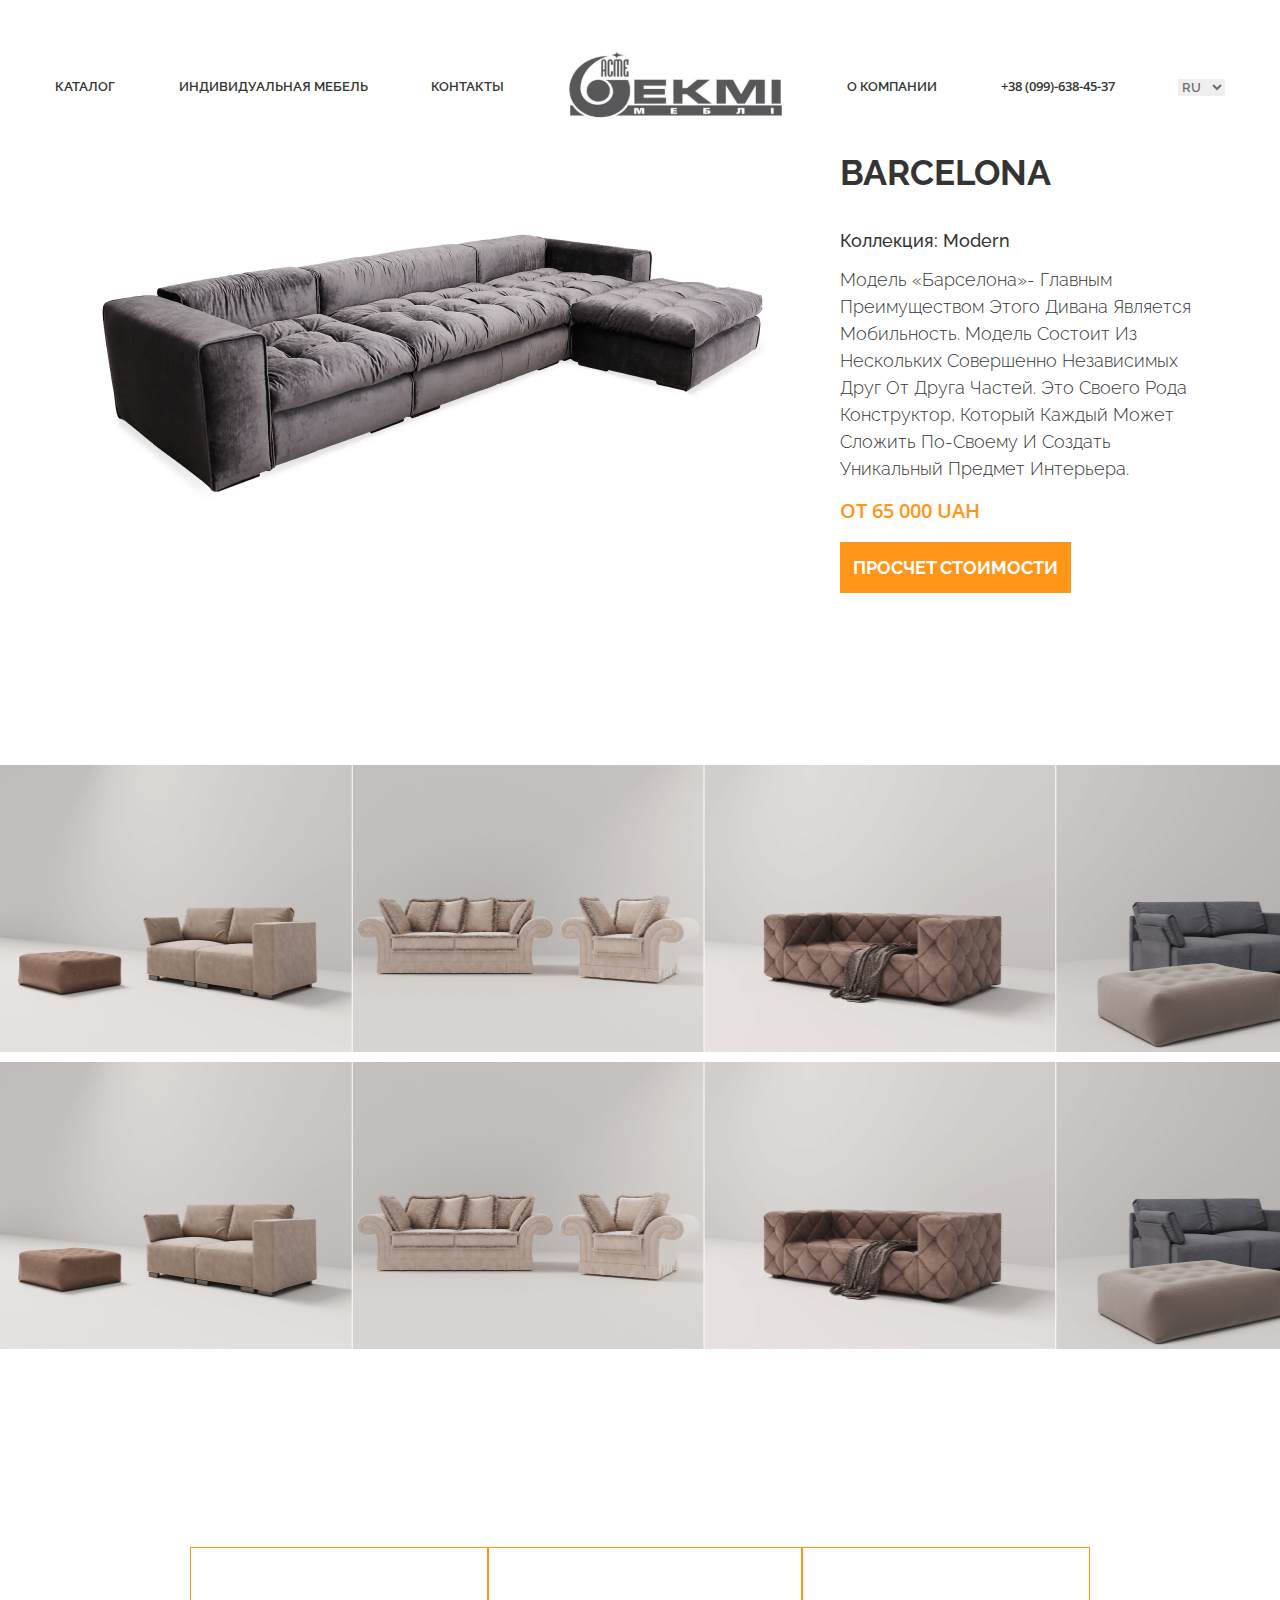
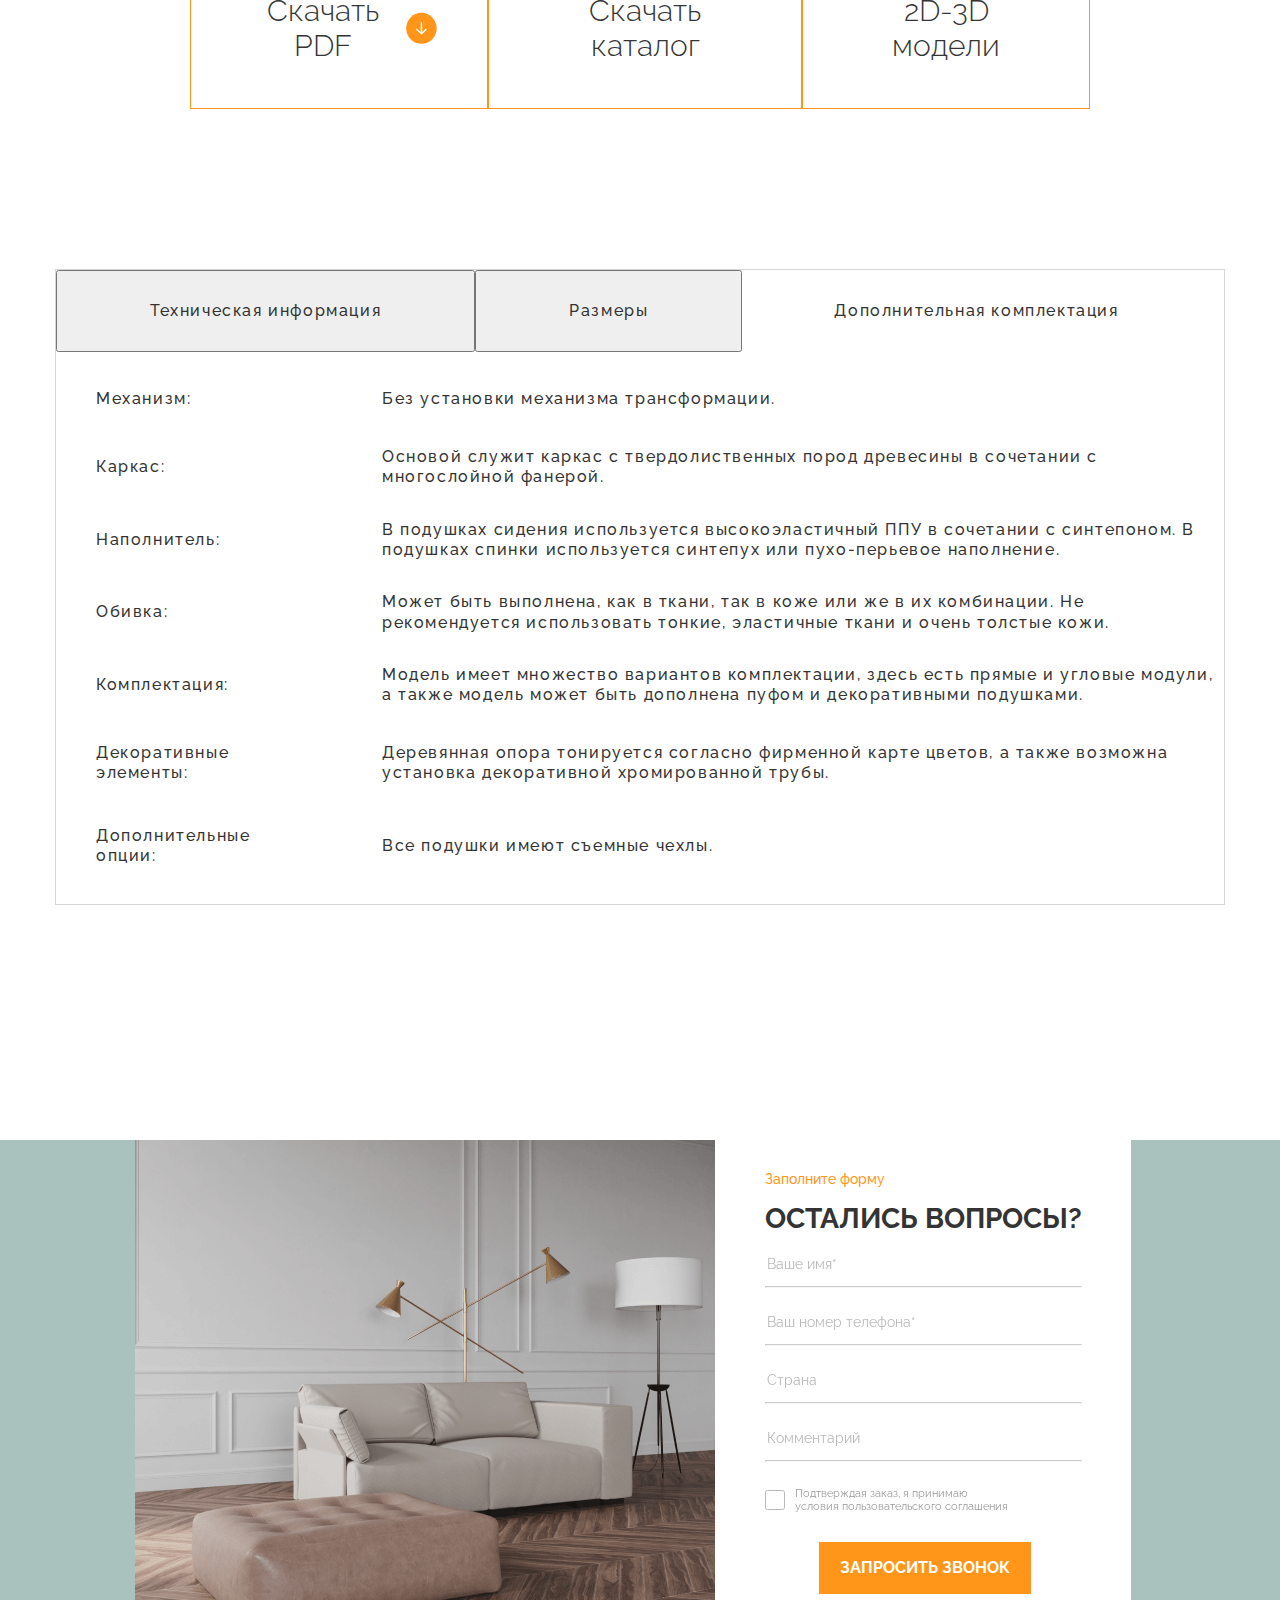
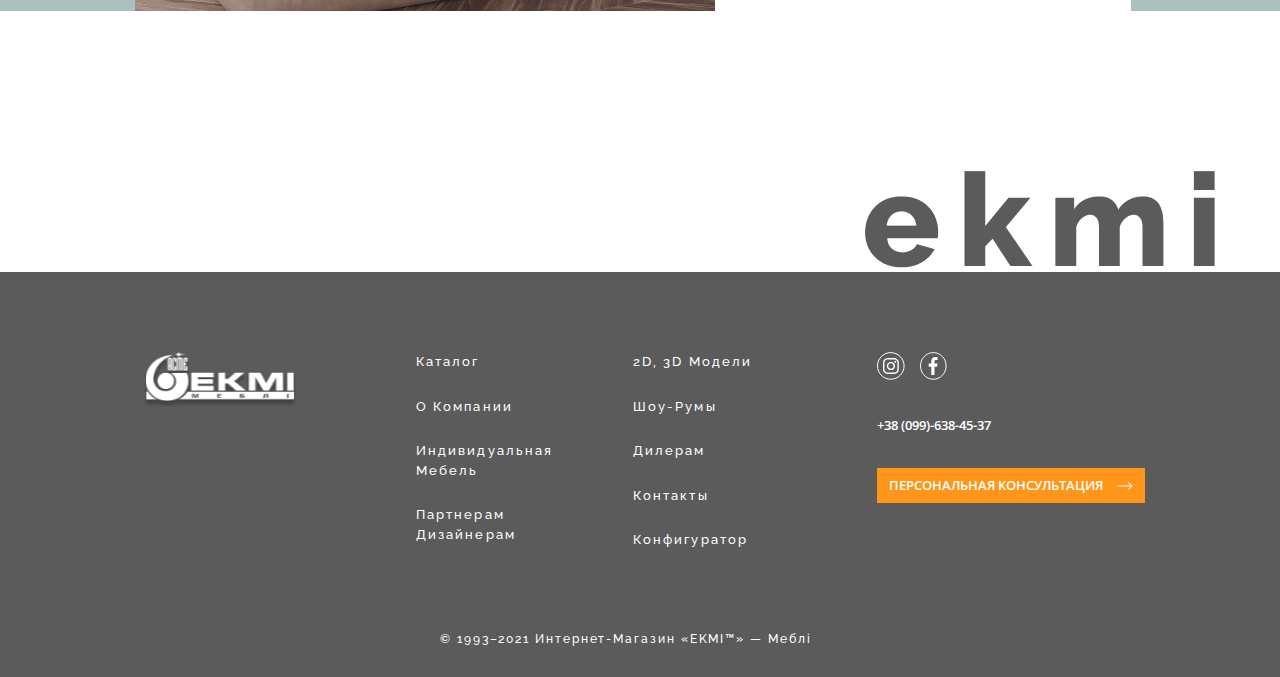
==== single.html @ 8b8126e3 "Add ekmi" ====
<!DOCTYPE html>
<html lang="en">
<head>
    <meta charset="UTF-8">
    <meta http-equiv="X-UA-Compatible" content="IE=edge">
    <meta name="viewport" content="width=device-width, initial-scale=1.0">
    <link rel="stylesheet" href="./css/main.css">
    <title>Ekmi</title>
</head>
<body>
    <div class="container header-container">
        <header class="header">
            <a href="#" class="header__link">Каталог</a>
            <a href="#" class="header__link">Индивидуальная мебель</a>
            <a href="#" class="header__link">Контакты</a>
            <a href="index.html" class="header__logo-link">
                <img class="header__logo" src="./image/top-logo.svg" alt="logo">
            </a>
            <a href="#" class="header__link">О компании</a>
            <a href="tel:380996384537" class="header__number">
                <img class="header__img" src="./image/mobile.svg"  width="21" height="21" alt="mobile">
                <span class="header__tell">+38 (099)-638-45-37</span>
            </a>
            <select class="header__language">
                <option value="ru">RU</option>
                <option value="eng">ENG</option>
                <option value="uz">UZ</option>
            </select>

            <a href="#" class="header-burger">
                <img class="burger" src="./image/burger.svg" width="25px" height="23px" alt="burher">
            </a>
        </header> <!-- end of header -->
    </div> <!-- end of header-container -->

    <div class="container hero-container">
        <div class="hero">
            <img class="hero__img" src="./image/single-hero.png" alt="divan">

            <div class="hero__right">
                <h1 class="hero__header">Barcelona</h1>
                <p class="hero__text">Коллекция: Modern</p>
                <p class="hero__texts">
                    Модель «Барселона»- главным преимуществом этого дивана является мобильность. Модель состоит из нескольких совершенно независимых друг от друга частей. Это своего рода конструктор, который каждый может сложить по-своему и создать уникальный предмет интерьера.
                </p>
                <p class="hero__price">от 65 000 uah</p>
                <a href="#" class="hero__link">просчет стоимости</a>
            </div>
        </div>
    </div> <!-- hero-container -->

    <section class="section s-main-section">
        <div class="s-main">
            <div class="s-main__top">
                <img class="main__img" src="./image/single1.png" width="352" height="287" alt="mebel">
                <img class="main__img" src="./image/single2.png" width="352" height="287" alt="mebel">
                <img class="main__img" src="./image/single3.png" width="352" height="287" alt="mebel">
                <img class="main__img" src="./image/single4.png" width="352" height="287" alt="mebel">
            </div>
            <div class="s-main__bottom">
                <img class="main__img" src="./image/single1.png" width="352" height="287" alt="mebel">
                <img class="main__img" src="./image/single2.png" width="352" height="287" alt="mebel">
                <img class="main__img" src="./image/single3.png" width="352" height="287" alt="mebel">
                <img class="main__img" src="./image/single4.png" width="352" height="287" alt="mebel">
            </div>
        </div> <!-- main-->
    </section> <!-- main-section -->

    <div class="container">
        <div class="group">
            <button class="group__box group__active">
                <p class="group__text">Скачать PDF</p>
                <img class="group__img" src="./image/yellow.svg" width="32px" height="32px" alt="strelka">
            </button>
            <button class="group__box">Скачать каталог</button>
            <button class="group__box">2D-3D модели</button>
        </div> <!-- group -->
    </div> <!-- group-container -->

    <section class="section">
        <div class="container">
            <div class="about">
                <div class="about__top">
                    <button class="about__button">Техническая информация</button>
                    <button class="about__button">Размеры</button>
                    <button class="about__button about__active">Дополнительная комплектация</button>
                </div>

                <ul class="about__list">
                    <li class="about__item">
                        <h4 class="about__header">Механизм:</h4>
                        <p class="about__text">
                            Без установки механизма трансформации.
                        </p>
                    </li>
                    <li class="about__item">
                        <h4 class="about__header">Каркас:</h4>
                        <p class="about__text">
                            Основой служит каркас с твердолиственных пород древесины в сочетании с  многослойной фанерой.
                        </p>
                    </li>
                    <li class="about__item">
                        <h4 class="about__header">Наполнитель:</h4>
                        <p class="about__text">
                            В подушках сидения используется высокоэластичный ППУ в сочетании с синтепоном. В подушках спинки используется синтепух или пухо-перьевое наполнение.
                        </p>
                    </li>
                    <li class="about__item">
                        <h4 class="about__header">Обивка:</h4>
                        <p class="about__text">
                            Может быть выполнена, как в ткани, так в коже или же в их комбинации. Не рекомендуется использовать тонкие, эластичные ткани и очень толстые кожи.
                        </p>
                    </li>
                    <li class="about__item">
                        <h4 class="about__header">Комплектация:</h4>
                        <p class="about__text">
                            Модель имеет множество вариантов комплектации, здесь есть прямые и угловые модули, а также модель может  быть дополнена пуфом и декоративными подушками.
                        </p>
                    </li>
                    <li class="about__item">
                        <h4 class="about__header">Декоративные элементы:</h4>
                        <p class="about__text">
                            Деревянная опора тонируется согласно фирменной карте цветов, а также возможна установка декоративной хромированной трубы.
                        </p>
                    </li>
                    <li class="about__item">
                        <h4 class="about__header">Дополнительные опции:</h4>
                        <p class="about__text">
                            Все подушки имеют съемные чехлы.
                        </p>
                    </li>
                </ul>
            </div>
        </div>
    </section> <!-- about-section -->

    <section class="main-section">
        <div class="container main-container">
            <div class="main">
                <div class="main__box">
                    <h2 class="main__header">остались вопросы?</h2>
                    <p class="main__text">Заполните форму</p>
                    <form class="main__form" target="_blank" action="https://echo.htmlacademy.ru" method="post">
                        <input class="main__input" type="text" placeholder="Ваше имя*">
                        <hr>
                        <input class="main__input" type="number" placeholder="Ваш номер телефона*">
                        <hr>
                        <input class="main__input" type="text" placeholder="Страна">
                        <hr>
                        <input class="main__input" type="text" placeholder="Комментарий">
                        <hr>
                        <div class="main__input-bottom">
                            <input class="main__check" type="checkbox" id="check" name="check">
                            <label class="main__label" for="check">Подтверждая заказ, я принимаю условия пользовательского соглашения</label>
                        </div>
                        <div class="main__send-tag">
                            <input class="main__send" type="submit" value="запросить звонок">
                        </div>
                   </form>
                </div>
            </div>
        </div> <!-- end of main-cintainer -->
    </section> <!-- end of main-section -->

    <div class="container banner-container">
        <div class="banner">
            <img class="banner__img" src="./image/ekmi.png" alt="ekmi">
        </div> <!-- end of banner -->
    </div> <!-- end of bsanner-container -->

    <section class="footer-section">
        <div class="container footer-container">
            <footer class="footer">
                <a href="index.html" class="footer__logo-link">
                    <img class="footer__logo" src="./image/bottom-logo.svg" width="170px" height="56px" alt="logo">
                </a>

                <div class="footer__wrapper">
                    <div class="footer__left">
                        <a href="#" class="footer__link">Каталог</a>
                        <a href="#" class="footer__link">о компании</a>
                        <a href="#" class="footer__link">Индивидуальная мебель</a>
                        <a href="#" class="footer__link footer__last">Партнерам дизайнерам</a>
                    </div>
    
                    <div class="footer__right">
                        <a href="#" class="footer__link">2D, 3D модели</a>
                        <a href="#" class="footer__link">Шоу-румы</a>
                        <a href="#" class="footer__link">Дилерам</a>
                        <a href="#" class="footer__link">Контакты</a>
                        <a href="#" class="footer__link footer__last">Конфигуратор</a> 
                    </div>
                </div>

                <div class="footer_about">
                    <div class="footer__socials">
                        <a href="#" class="footer__social">
                            <img class="footer__ins" src="./image/instagram.svg" width="27.6" height="27.8" alt="instagram">
                        </a>

                        <a href="#" class="footer__social">
                            <img class="footer__fb" src="./image/facebook.svg" width="27.6" height="27.8" alt="facebook">
                        </a>
                    </div>

                    <a class="footer__number" href="tel:380996384537">+38 (099)-638-45-37</a>

                    <div class="footer__next">
                        <a href="single.html" class="footer__next-link">Персональная консультация</a>
                        <img class="footer__next-img" src="./image/strelka.svg" alt="arrow">
                    </div>
                </div>
            </footer> <!-- end of footer -->
            <div class="footer-bottom">© 1993–2021 Интернет-магазин «EKMI™» — меблі</div>
        </div> <!-- end of footer-container -->
    </section> <!-- end of footer-container -->
</body>
</html>
---- css/main.css ----
.header {
  max-width: 1170px;
  margin: 0 auto;
  margin-top: 52px;
  margin-bottom: 25px;
  display: -webkit-box;
  display: -ms-flexbox;
  display: flex;
  -webkit-box-align: center;
      -ms-flex-align: center;
          align-items: center;
  -webkit-box-pack: justify;
      -ms-flex-pack: justify;
          justify-content: space-between;
}

.header__link {
  font-family: 'Raleway';
  font-style: normal;
  font-weight: 600;
  font-size: 13px;
  line-height: 150%;
  text-transform: uppercase;
  text-decoration: none;
  color: #343434;
}

.header__img {
  display: none;
}

.header__number {
  font-family: 'Open Sans';
  font-style: normal;
  font-weight: 600;
  font-size: 13px;
  line-height: 150%;
  text-transform: uppercase;
  text-decoration: none;
  color: #343434;
}

.header__language {
  border: none;
  font-family: 'Raleway';
  font-style: normal;
  font-weight: 600;
  font-size: 13px;
  line-height: 150%;
  color: rgba(52, 52, 52, 0.7);
}

.header .header-burger {
  display: none;
}

@media only screen and (max-width: 375px) {
  .header {
    margin-top: 14px;
    margin-bottom: 30px;
    display: -webkit-box;
    display: -ms-flexbox;
    display: flex;
    -webkit-box-align: center;
        -ms-flex-align: center;
            align-items: center;
    -webkit-box-pack: justify;
        -ms-flex-pack: justify;
            justify-content: space-between;
  }
  .header .header-burger {
    display: block;
  }
  .header__link {
    display: none;
  }
  .header__tell {
    display: none;
  }
  .header__img {
    display: block;
  }
  .header__logo {
    width: 111px;
    height: 34px;
  }
}

.hero {
  max-width: 1170px;
}

.hero__list {
  display: -webkit-box;
  display: -ms-flexbox;
  display: flex;
  -webkit-box-align: baseline;
      -ms-flex-align: baseline;
          align-items: baseline;
  -webkit-box-pack: justify;
      -ms-flex-pack: justify;
          justify-content: space-between;
  list-style-type: none;
  padding: 0;
}

.hero__item {
  text-align: center;
}

.hero__link {
  font-family: 'Open Sans';
  font-style: normal;
  font-weight: 600;
  font-size: 13px;
  line-height: 150%;
  text-transform: uppercase;
  text-decoration: none;
  text-align: center;
  color: #343434;
}

.hero__active {
  color: #FF9619;
}

.hero__link:hover {
  color: #FF9619;
}

@media only screen and (max-width: 375px) {
  .hero {
    display: none;
  }
}

.qidiruv {
  max-width: 1171px;
  margin: 0 auto;
  display: -webkit-box;
  display: -ms-flexbox;
  display: flex;
  -webkit-box-align: center;
      -ms-flex-align: center;
          align-items: center;
  -webkit-box-pack: justify;
      -ms-flex-pack: justify;
          justify-content: space-between;
  margin-top: 60px;
  margin-bottom: 68px;
}

.qidiruv__modeli {
  border: none;
  font-family: 'Raleway';
  font-style: normal;
  font-weight: 400;
  font-size: 18px;
  line-height: 110%;
  color: #343434;
}

.qidiruv__right {
  display: -webkit-box;
  display: -ms-flexbox;
  display: flex;
  -webkit-box-align: center;
      -ms-flex-align: center;
          align-items: center;
  -webkit-box-pack: justify;
      -ms-flex-pack: justify;
          justify-content: space-between;
}

.qidiruv__ex {
  display: none;
}

.qidiruv__tugmasi {
  border: none;
  background-color: white;
  margin: 0;
  padding: 0;
  margin-right: 20px;
}

.qidiruv__form {
  display: -webkit-box;
  display: -ms-flexbox;
  display: flex;
  -webkit-box-align: center;
      -ms-flex-align: center;
          align-items: center;
  border: 1px solid #343434;
  -webkit-box-sizing: border-box;
          box-sizing: border-box;
  padding: 7px 12px;
  margin-left: 23px;
}

.qidiruv__text {
  border: none;
  font-family: 'Raleway';
  font-style: normal;
  font-weight: 500;
  font-size: 18px;
  line-height: 127.5%;
  letter-spacing: 0.05em;
  color: #D1D1D1;
}

.qidiruv__search {
  width: 20px;
  border: none;
  color: white;
  background-color: white;
  background-image: url(../image/search.svg);
  background-repeat: no-repeat;
  background-size: 20px 19px;
}

@media only screen and (max-width: 375px) {
  .qidiruv {
    max-width: 300px;
    display: -webkit-box;
    display: -ms-flexbox;
    display: flex;
    -webkit-box-orient: vertical;
    -webkit-box-direction: normal;
        -ms-flex-direction: column;
            flex-direction: column;
    margin-top: 30px;
    margin-bottom: 60px;
  }
  .qidiruv__tugmasi {
    display: none;
  }
  .qidiruv__wrapper {
    display: -webkit-box;
    display: -ms-flexbox;
    display: flex;
    margin-bottom: 30px;
  }
  .qidiruv__modeli {
    font-family: 'Raleway';
    font-style: normal;
    font-weight: 400;
    font-size: 16px;
    line-height: 110%;
    color: #4B4844;
  }
  .qidiruv__ex {
    display: block;
    border: none;
    background-color: #ffffff;
    margin-left: 87px;
  }
}

.furniture {
  max-width: 1170px;
  margin: 0 auto;
}

.furniture__wrapper {
  display: -webkit-box;
  display: -ms-flexbox;
  display: flex;
  -webkit-box-align: center;
      -ms-flex-align: center;
          align-items: center;
  -webkit-box-pack: justify;
      -ms-flex-pack: justify;
          justify-content: space-between;
  margin-bottom: 65px;
}

.furniture__box {
  width: 570px;
  height: 278px;
  display: -webkit-box;
  display: -ms-flexbox;
  display: flex;
  -webkit-box-align: center;
      -ms-flex-align: center;
          align-items: center;
  background-color: #f2f3f5;
}

.furniture__right {
  margin-left: 30px;
}

.furniture__header {
  font-family: 'Raleway';
  font-style: normal;
  font-weight: 500;
  font-size: 18px;
  line-height: 22px;
  text-transform: uppercase;
  color: #4B4844;
  margin-bottom: 15px;
  padding: 0;
}

.furniture__text {
  max-width: 260px;
  font-family: 'Raleway';
  font-style: normal;
  font-weight: 300;
  font-size: 12px;
  line-height: 127.5%;
  letter-spacing: 0.1em;
  color: #4B4844;
}

.furniture__count {
  max-width: 102px;
  margin: 0 auto;
  display: -webkit-box;
  display: -ms-flexbox;
  display: flex;
  -webkit-box-align: center;
      -ms-flex-align: center;
          align-items: center;
  -webkit-box-pack: justify;
      -ms-flex-pack: justify;
          justify-content: space-between;
}

.furniture__button {
  border: none;
  background-color: white;
  color: rgba(52, 52, 52, 0.5);
}

.furniture__button-active {
  border: none;
  background-color: white;
}

.furniture__bottom {
  width: 188px;
  margin: 0 auto;
}

.furniture__footer {
  width: 188px;
  border: 1px solid #FF9619;
  color: white;
  background-color: #FF9619;
  padding: 13px 15px;
  margin-top: 60px;
  margin-bottom: 160px;
  font-family: 'Raleway';
  font-style: normal;
  font-weight: 700;
  font-size: 16px;
  line-height: 150%;
  text-transform: uppercase;
}

@media only screen and (max-width: 375px) {
  .furniture {
    max-width: 340px;
    margin: 0 auto;
  }
  .furniture__right {
    display: none;
    margin: 0;
  }
  .furniture__box {
    background-color: white;
  }
  .furniture__wrapper {
    display: -webkit-box;
    display: -ms-flexbox;
    display: flex;
    -webkit-box-align: center;
        -ms-flex-align: center;
            align-items: center;
    -webkit-box-pack: justify;
        -ms-flex-pack: justify;
            justify-content: space-between;
    margin-bottom: 60px;
  }
  .furniture__wrapper:last-child {
    margin: 0;
  }
  .furniture__footer {
    margin-top: 30px;
    margin-bottom: 90px;
  }
}

.main-section {
  background: #A9C2BE;
}

.main {
  display: -webkit-box;
  display: -ms-flexbox;
  display: flex;
  -webkit-box-align: center;
      -ms-flex-align: center;
          align-items: center;
  background-image: url(../image/room.png);
  background-repeat: no-repeat;
  background-position: top 0 left 120px;
}

.main__box {
  max-width: 470px;
  margin: 0;
  margin-left: 700px;
  padding: 31px 49px 17px 50px;
  display: -webkit-box;
  display: -ms-flexbox;
  display: flex;
  -webkit-box-orient: vertical;
  -webkit-box-direction: normal;
      -ms-flex-direction: column;
          flex-direction: column;
  background-color: #ffffff;
  position: relative;
}

.main__box::before {
  content: '';
  background: url("circle.png");
  position: absolute;
  top: 10px;
  left: 10px;
}

.main__form {
  color: #343434;
}

.main__text {
  margin: 0;
  padding: 0;
  font-family: 'Raleway';
  font-style: normal;
  font-weight: 500;
  font-size: 14px;
  line-height: 16px;
  color: #FF9619;
  -webkit-box-ordinal-group: 0;
      -ms-flex-order: -1;
          order: -1;
}

.main__header {
  margin: 0;
  padding: 0;
  margin-top: 15px;
  margin-bottom: 20px;
  font-family: 'Raleway';
  font-style: normal;
  font-weight: 700;
  font-size: 28px;
  line-height: 33px;
  text-transform: uppercase;
  color: #343434;
}

.main__input {
  margin-bottom: 5px;
  border: none;
  font-family: 'Raleway';
  font-style: normal;
  font-weight: 400;
  font-size: 14px;
  line-height: 16px;
  opacity: 0.5;
}

.main__input-bottom {
  display: -webkit-box;
  display: -ms-flexbox;
  display: flex;
  -webkit-box-align: center;
      -ms-flex-align: center;
          align-items: center;
  margin-bottom: 29px;
}

.main__check {
  margin-right: 10px;
  width: 20px;
  height: 20px;
  opacity: 0.5;
}

.main__label {
  max-width: 219px;
  font-family: 'Raleway';
  font-style: normal;
  font-weight: 400;
  font-size: 11px;
  line-height: 13px;
  opacity: 0.5;
}

.main__send-tag {
  width: 209px;
  margin: 0 auto;
}

.main__send {
  min-width: 209px;
  font-family: 'Raleway';
  font-style: normal;
  font-weight: 700;
  font-size: 16px;
  line-height: 150%;
  text-transform: uppercase;
  color: #FFFFFF;
  background-color: #FF9619;
  padding: 13px 20px;
  margin: 0;
  border: 1px solid #FF9619;
}

hr {
  margin-bottom: 25px;
  opacity: 0.5;
}

@media only screen and (max-width: 375px) {
  .main {
    background-image: none;
  }
  .main__box {
    max-width: 340px;
    margin: 0 auto;
    padding: 22px 35px 17px 36px;
    display: -webkit-box;
    display: -ms-flexbox;
    display: flex;
    -webkit-box-orient: vertical;
    -webkit-box-direction: normal;
        -ms-flex-direction: column;
            flex-direction: column;
    background-color: #ffffff;
  }
  .main__text {
    font-family: 'Raleway';
    font-style: normal;
    font-weight: 500;
    font-size: 10px;
    line-height: 12px;
    color: #FF9619;
  }
  .main__header {
    margin-top: 10px;
    bottom: 18px;
    font-family: 'Raleway';
    font-style: normal;
    font-weight: 700;
    font-size: 20px;
    line-height: 23px;
    text-transform: uppercase;
    color: #343434;
  }
  .main__input {
    font-family: 'Raleway';
    font-style: normal;
    font-weight: 400;
    font-size: 10px;
    line-height: 12px;
    color: #343434;
    opacity: 0.5;
  }
  .main__input-bottom {
    display: -webkit-box;
    display: -ms-flexbox;
    display: flex;
    -webkit-box-align: center;
        -ms-flex-align: center;
            align-items: center;
    margin-bottom: 25px;
  }
  .main__check {
    margin-right: 7px;
    width: 14px;
    height: 14px;
    opacity: 0.5;
  }
  .main__label {
    font-family: 'Raleway';
    font-style: normal;
    font-weight: 400;
    font-size: 11px;
    line-height: 13px;
    color: #343434;
    opacity: 0.5;
  }
  .main__send {
    font-family: 'Raleway';
    font-style: normal;
    font-weight: 700;
    font-size: 14px;
    line-height: 150%;
    text-transform: uppercase;
    color: #FFFFFF;
    background-color: #FF9619;
    padding: 11px 16px;
    margin: 0;
    border: 1px solid #FF9619;
  }
  hr {
    margin-bottom: 21px;
    opacity: 0.5;
  }
}

.banner {
  margin: 0;
  padding: 0;
  margin-top: 160px;
  margin-left: 850px;
}

.banner__img {
  margin: 0;
  padding: 0;
}

@media only screen and (max-width: 375px) {
  .banner {
    margin-top: 90px;
    margin-left: 130px;
  }
  .banner__img {
    width: 223;
    height: 60px;
  }
}

.footer-section {
  background-color: #5B5B5B;
  margin: 0;
  padding: 0;
}

.footer {
  margin: 0;
  padding: 80px 120px;
  display: -webkit-box;
  display: -ms-flexbox;
  display: flex;
  -webkit-box-pack: justify;
      -ms-flex-pack: justify;
          justify-content: space-between;
}

.footer__link {
  width: 133px;
  display: block;
  margin-bottom: 25px;
  font-family: 'Raleway';
  font-style: normal;
  font-weight: 500;
  font-size: 13px;
  line-height: 150%;
  letter-spacing: 0.16em;
  text-transform: capitalize;
  text-decoration: none;
  color: #FFFFFF;
}

.footer__wrapper {
  width: 350px;
  display: -webkit-box;
  display: -ms-flexbox;
  display: flex;
  -webkit-box-pack: justify;
      -ms-flex-pack: justify;
          justify-content: space-between;
}

.footer__last {
  margin: 0;
}

.footer__socials {
  display: -webkit-box;
  display: -ms-flexbox;
  display: flex;
  -webkit-box-align: center;
      -ms-flex-align: center;
          align-items: center;
  margin-bottom: 32px;
}

.footer__ins {
  margin-right: 15px;
}

.footer__number {
  font-family: 'Open Sans';
  font-style: normal;
  font-weight: 600;
  font-size: 13px;
  line-height: 150%;
  text-transform: uppercase;
  text-decoration: none;
  color: #FFFFFF;
}

.footer__next {
  margin-top: 32px;
  display: -webkit-box;
  display: -ms-flexbox;
  display: flex;
  -webkit-box-align: center;
      -ms-flex-align: center;
          align-items: center;
  padding: 7px 11px;
  background: #FF9619;
  border: 1px solid #FF9619;
}

.footer__next-link {
  font-family: 'Open Sans';
  font-style: normal;
  font-weight: 600;
  font-size: 13px;
  line-height: 150%;
  text-transform: uppercase;
  text-decoration: none;
  color: #FFFFFF;
  margin-right: 14px;
}

.footer-bottom {
  width: 400px;
  margin: 0 auto;
  padding: 0;
  padding-bottom: 29px;
  font-family: 'Raleway';
  font-style: normal;
  font-weight: 500;
  font-size: 12px;
  line-height: 150%;
  letter-spacing: 0.16em;
  text-transform: capitalize;
  color: #FFFFFF;
}

@media only screen and (max-width: 375x) {
  .footer {
    margin: 0;
    padding: 63px 35px 27px 35px;
    display: -webkit-box;
    display: -ms-flexbox;
    display: flex;
    -webkit-box-orient: vertical;
    -webkit-box-direction: normal;
        -ms-flex-direction: column .footer __wrapper;
            flex-direction: column .footer __wrapper;
    flex-direction-order: -1;
    flex-direction-width: 302px;
    flex-direction-display: flex;
    flex-direction-justify-content: space-between;
    flex-direction-margin-bottom: 77px;
  }
  .footer__logo-link {
    -webkit-box-ordinal-group: 2;
        -ms-flex-order: 1;
            order: 1;
  }
  .footer__wrapper {
    -webkit-box-ordinal-group: 0;
        -ms-flex-order: -1;
            order: -1;
    width: 302px;
    display: -webkit-box;
    display: -ms-flexbox;
    display: flex;
    -webkit-box-pack: justify;
        -ms-flex-pack: justify;
            justify-content: space-between;
    margin-bottom: 77px;
  }
}

.header {
  max-width: 1170px;
  margin: 0 auto;
  margin-top: 52px;
  margin-bottom: 25px;
  display: -webkit-box;
  display: -ms-flexbox;
  display: flex;
  -webkit-box-align: center;
      -ms-flex-align: center;
          align-items: center;
  -webkit-box-pack: justify;
      -ms-flex-pack: justify;
          justify-content: space-between;
}

.header__link {
  font-family: 'Raleway';
  font-style: normal;
  font-weight: 600;
  font-size: 13px;
  line-height: 150%;
  text-transform: uppercase;
  text-decoration: none;
  color: #343434;
}

.header__img {
  display: none;
}

.header__number {
  font-family: 'Open Sans';
  font-style: normal;
  font-weight: 600;
  font-size: 13px;
  line-height: 150%;
  text-transform: uppercase;
  text-decoration: none;
  color: #343434;
}

.header__language {
  border: none;
  font-family: 'Raleway';
  font-style: normal;
  font-weight: 600;
  font-size: 13px;
  line-height: 150%;
  color: rgba(52, 52, 52, 0.7);
}

.header .header-burger {
  display: none;
}

@media only screen and (max-width: 375px) {
  .header {
    margin-top: 14px;
    margin-bottom: 30px;
    display: -webkit-box;
    display: -ms-flexbox;
    display: flex;
    -webkit-box-align: center;
        -ms-flex-align: center;
            align-items: center;
    -webkit-box-pack: justify;
        -ms-flex-pack: justify;
            justify-content: space-between;
  }
  .header .header-burger {
    display: block;
  }
  .header__link {
    display: none;
  }
  .header__tell {
    display: none;
  }
  .header__img {
    display: block;
  }
  .header__logo {
    width: 111px;
    height: 34px;
  }
}

.hero {
  max-width: 1141px;
  margin: 0 auto;
  margin-bottom: 184px;
  display: -webkit-box;
  display: -ms-flexbox;
  display: flex;
  -webkit-box-align: center;
      -ms-flex-align: center;
          align-items: center;
  -webkit-box-pack: justify;
      -ms-flex-pack: justify;
          justify-content: space-between;
}

.hero__img {
  width: 732px;
  height: 380px;
}

.hero__right {
  max-width: 371px;
}

.hero__header {
  margin: 0;
  padding: 0;
  font-family: 'Raleway';
  font-style: normal;
  font-weight: 700;
  font-size: 35px;
  line-height: 150%;
  text-transform: uppercase;
  color: #343434;
}

.hero__text {
  margin: 30px 0 15px;
  padding: 0;
  font-family: 'Raleway';
  font-style: normal;
  font-weight: 500;
  font-size: 18px;
  line-height: 21px;
  text-transform: capitalize;
  color: #343434;
}

.hero__texts {
  margin: 0;
  padding: 0;
  font-family: 'Raleway';
  font-style: normal;
  font-weight: 300;
  font-size: 18px;
  line-height: 150%;
  text-transform: capitalize;
  color: #343434;
}

.hero__price {
  margin: 15px 0 30px;
  padding: 0;
  font-family: 'Open Sans';
  font-style: normal;
  font-weight: 600;
  font-size: 20px;
  line-height: 27px;
  text-transform: uppercase;
  color: #FF9619;
}

.hero__link {
  margin: 0;
  padding: 15px 13px;
  background-color: #FF9619;
  font-family: 'Raleway';
  font-style: normal;
  font-weight: 800;
  font-size: 18px;
  line-height: 150%;
  text-transform: uppercase;
  color: #FFFFFF;
}

.hero__link:hover {
  color: #FFFFFF;
}

.group {
  max-width: 1170px;
  margin-top: 198px;
  margin-left: 175px;
  margin-right: 175px;
  margin-bottom: 160px;
  padding: 0;
  display: -webkit-box;
  display: -ms-flexbox;
  display: flex;
  -webkit-box-align: center;
      -ms-flex-align: center;
          align-items: center;
}

.group__active {
  display: -webkit-box;
  display: -ms-flexbox;
  display: flex;
  -webkit-box-align: center;
      -ms-flex-align: center;
          align-items: center;
  margin: 0;
  padding: 0;
}

.group__box {
  border: 1px solid #FF9619;
  background-color: #ffffff;
  margin: 0;
  padding: 45px 50px;
  font-family: 'Raleway';
  font-style: normal;
  font-weight: 300;
  font-size: 30px;
  line-height: 35px;
  color: #343434;
}

.group__text {
  margin: 0;
  margin-right: 2px;
  padding: 0;
}

.about {
  max-width: 1170px;
  margin: 0 auto;
  margin-bottom: 235px;
  border: 1px solid rgba(52, 52, 52, 0.2);
}

.about__top {
  display: -webkit-box;
  display: -ms-flexbox;
  display: flex;
  -webkit-box-align: center;
      -ms-flex-align: center;
          align-items: center;
}

.about__button {
  margin: 0;
  padding: 29px 92px;
  font-family: 'Raleway';
  font-style: normal;
  font-weight: 500;
  font-size: 16px;
  line-height: 127.5%;
  letter-spacing: 0.1em;
  color: #343434;
}

.about__active {
  border: none;
  background-color: #ffffff;
}

.about__button:hover {
  border: none;
  background-color: #ffffff;
}

.about__item {
  display: -webkit-box;
  display: -ms-flexbox;
  display: flex;
  -webkit-box-align: center;
      -ms-flex-align: center;
          align-items: center;
  -webkit-box-pack: justify;
      -ms-flex-pack: justify;
          justify-content: space-between;
}

.about__header {
  width: 155px;
  font-family: 'Raleway';
  font-style: normal;
  font-weight: 500;
  font-size: 16px;
  line-height: 127.5%;
  letter-spacing: 0.1em;
  color: #343434;
}

.about__text {
  width: 842px;
  font-family: 'Raleway';
  font-style: normal;
  font-weight: 500;
  font-size: 16px;
  line-height: 127.5%;
  letter-spacing: 0.1em;
  color: #343434;
}

.s-main {
  margin: 0;
  padding: 0;
}

.s-main__top {
  margin: 0;
  margin-bottom: 10px;
  padding: 0;
  display: -webkit-box;
  display: -ms-flexbox;
  display: flex;
  -webkit-box-align: center;
      -ms-flex-align: center;
          align-items: center;
  -webkit-box-pack: justify;
      -ms-flex-pack: justify;
          justify-content: space-between;
}

.s-main__bottom {
  margin: 0;
  padding: 0;
  display: -webkit-box;
  display: -ms-flexbox;
  display: flex;
  -webkit-box-align: center;
      -ms-flex-align: center;
          align-items: center;
  -webkit-box-pack: justify;
      -ms-flex-pack: justify;
          justify-content: space-between;
}

.main-section {
  background: #A9C2BE;
}

.main {
  display: -webkit-box;
  display: -ms-flexbox;
  display: flex;
  -webkit-box-align: center;
      -ms-flex-align: center;
          align-items: center;
  background-image: url(../image/room.png);
  background-repeat: no-repeat;
  background-position: top 0 left 120px;
}

.main__box {
  max-width: 470px;
  margin: 0;
  margin-left: 700px;
  padding: 31px 49px 17px 50px;
  display: -webkit-box;
  display: -ms-flexbox;
  display: flex;
  -webkit-box-orient: vertical;
  -webkit-box-direction: normal;
      -ms-flex-direction: column;
          flex-direction: column;
  background-color: #ffffff;
  position: relative;
}

.main__box::before {
  content: '';
  background: url("circle.png");
  position: absolute;
  top: 10px;
  left: 10px;
}

.main__form {
  color: #343434;
}

.main__text {
  margin: 0;
  padding: 0;
  font-family: 'Raleway';
  font-style: normal;
  font-weight: 500;
  font-size: 14px;
  line-height: 16px;
  color: #FF9619;
  -webkit-box-ordinal-group: 0;
      -ms-flex-order: -1;
          order: -1;
}

.main__header {
  margin: 0;
  padding: 0;
  margin-top: 15px;
  margin-bottom: 20px;
  font-family: 'Raleway';
  font-style: normal;
  font-weight: 700;
  font-size: 28px;
  line-height: 33px;
  text-transform: uppercase;
  color: #343434;
}

.main__input {
  margin-bottom: 5px;
  border: none;
  font-family: 'Raleway';
  font-style: normal;
  font-weight: 400;
  font-size: 14px;
  line-height: 16px;
  opacity: 0.5;
}

.main__input-bottom {
  display: -webkit-box;
  display: -ms-flexbox;
  display: flex;
  -webkit-box-align: center;
      -ms-flex-align: center;
          align-items: center;
  margin-bottom: 29px;
}

.main__check {
  margin-right: 10px;
  width: 20px;
  height: 20px;
  opacity: 0.5;
}

.main__label {
  max-width: 219px;
  font-family: 'Raleway';
  font-style: normal;
  font-weight: 400;
  font-size: 11px;
  line-height: 13px;
  opacity: 0.5;
}

.main__send-tag {
  width: 209px;
  margin: 0 auto;
}

.main__send {
  min-width: 209px;
  font-family: 'Raleway';
  font-style: normal;
  font-weight: 700;
  font-size: 16px;
  line-height: 150%;
  text-transform: uppercase;
  color: #FFFFFF;
  background-color: #FF9619;
  padding: 13px 20px;
  margin: 0;
  border: 1px solid #FF9619;
}

hr {
  margin-bottom: 25px;
  opacity: 0.5;
}

@media only screen and (max-width: 375px) {
  .main {
    background-image: none;
  }
  .main__box {
    max-width: 340px;
    margin: 0 auto;
    padding: 22px 35px 17px 36px;
    display: -webkit-box;
    display: -ms-flexbox;
    display: flex;
    -webkit-box-orient: vertical;
    -webkit-box-direction: normal;
        -ms-flex-direction: column;
            flex-direction: column;
    background-color: #ffffff;
  }
  .main__text {
    font-family: 'Raleway';
    font-style: normal;
    font-weight: 500;
    font-size: 10px;
    line-height: 12px;
    color: #FF9619;
  }
  .main__header {
    margin-top: 10px;
    bottom: 18px;
    font-family: 'Raleway';
    font-style: normal;
    font-weight: 700;
    font-size: 20px;
    line-height: 23px;
    text-transform: uppercase;
    color: #343434;
  }
  .main__input {
    font-family: 'Raleway';
    font-style: normal;
    font-weight: 400;
    font-size: 10px;
    line-height: 12px;
    color: #343434;
    opacity: 0.5;
  }
  .main__input-bottom {
    display: -webkit-box;
    display: -ms-flexbox;
    display: flex;
    -webkit-box-align: center;
        -ms-flex-align: center;
            align-items: center;
    margin-bottom: 25px;
  }
  .main__check {
    margin-right: 7px;
    width: 14px;
    height: 14px;
    opacity: 0.5;
  }
  .main__label {
    font-family: 'Raleway';
    font-style: normal;
    font-weight: 400;
    font-size: 11px;
    line-height: 13px;
    color: #343434;
    opacity: 0.5;
  }
  .main__send {
    font-family: 'Raleway';
    font-style: normal;
    font-weight: 700;
    font-size: 14px;
    line-height: 150%;
    text-transform: uppercase;
    color: #FFFFFF;
    background-color: #FF9619;
    padding: 11px 16px;
    margin: 0;
    border: 1px solid #FF9619;
  }
  hr {
    margin-bottom: 21px;
    opacity: 0.5;
  }
}

.banner {
  margin: 0;
  padding: 0;
  margin-top: 160px;
  margin-left: 850px;
}

.banner__img {
  margin: 0;
  padding: 0;
}

@media only screen and (max-width: 375px) {
  .banner {
    margin-top: 90px;
    margin-left: 130px;
  }
  .banner__img {
    width: 223;
    height: 60px;
  }
}

.footer-section {
  background-color: #5B5B5B;
  margin: 0;
  padding: 0;
}

.footer {
  margin: 0;
  padding: 80px 120px;
  display: -webkit-box;
  display: -ms-flexbox;
  display: flex;
  -webkit-box-pack: justify;
      -ms-flex-pack: justify;
          justify-content: space-between;
}

.footer__link {
  width: 133px;
  display: block;
  margin-bottom: 25px;
  font-family: 'Raleway';
  font-style: normal;
  font-weight: 500;
  font-size: 13px;
  line-height: 150%;
  letter-spacing: 0.16em;
  text-transform: capitalize;
  text-decoration: none;
  color: #FFFFFF;
}

.footer__wrapper {
  width: 350px;
  display: -webkit-box;
  display: -ms-flexbox;
  display: flex;
  -webkit-box-pack: justify;
      -ms-flex-pack: justify;
          justify-content: space-between;
}

.footer__last {
  margin: 0;
}

.footer__socials {
  display: -webkit-box;
  display: -ms-flexbox;
  display: flex;
  -webkit-box-align: center;
      -ms-flex-align: center;
          align-items: center;
  margin-bottom: 32px;
}

.footer__ins {
  margin-right: 15px;
}

.footer__number {
  font-family: 'Open Sans';
  font-style: normal;
  font-weight: 600;
  font-size: 13px;
  line-height: 150%;
  text-transform: uppercase;
  text-decoration: none;
  color: #FFFFFF;
}

.footer__next {
  margin-top: 32px;
  display: -webkit-box;
  display: -ms-flexbox;
  display: flex;
  -webkit-box-align: center;
      -ms-flex-align: center;
          align-items: center;
  padding: 7px 11px;
  background: #FF9619;
  border: 1px solid #FF9619;
}

.footer__next-link {
  font-family: 'Open Sans';
  font-style: normal;
  font-weight: 600;
  font-size: 13px;
  line-height: 150%;
  text-transform: uppercase;
  text-decoration: none;
  color: #FFFFFF;
  margin-right: 14px;
}

.footer-bottom {
  width: 400px;
  margin: 0 auto;
  padding: 0;
  padding-bottom: 29px;
  font-family: 'Raleway';
  font-style: normal;
  font-weight: 500;
  font-size: 12px;
  line-height: 150%;
  letter-spacing: 0.16em;
  text-transform: capitalize;
  color: #FFFFFF;
}

@media only screen and (max-width: 375x) {
  .footer {
    margin: 0;
    padding: 63px 35px 27px 35px;
    display: -webkit-box;
    display: -ms-flexbox;
    display: flex;
    -webkit-box-orient: vertical;
    -webkit-box-direction: normal;
        -ms-flex-direction: column .footer __wrapper;
            flex-direction: column .footer __wrapper;
    flex-direction-order: -1;
    flex-direction-width: 302px;
    flex-direction-display: flex;
    flex-direction-justify-content: space-between;
    flex-direction-margin-bottom: 77px;
  }
  .footer__logo-link {
    -webkit-box-ordinal-group: 2;
        -ms-flex-order: 1;
            order: 1;
  }
  .footer__wrapper {
    -webkit-box-ordinal-group: 0;
        -ms-flex-order: -1;
            order: -1;
    width: 302px;
    display: -webkit-box;
    display: -ms-flexbox;
    display: flex;
    -webkit-box-pack: justify;
        -ms-flex-pack: justify;
            justify-content: space-between;
    margin-bottom: 77px;
  }
}

/* raleway-300 - latin_cyrillic */
@font-face {
  font-family: 'Raleway';
  font-style: normal;
  font-weight: 300;
  src: url("../fonts/raleway-v26-latin_cyrillic-300.eot");
  /* IE9 Compat Modes */
  src: local(""), url("../fonts/raleway-v26-latin_cyrillic-300.eot?#iefix") format("embedded-opentype"), url("../fonts/raleway-v26-latin_cyrillic-300.woff2") format("woff2"), url("../fonts/raleway-v26-latin_cyrillic-300.woff") format("woff"), url("../fonts/raleway-v26-latin_cyrillic-300.ttf") format("truetype"), url("../fonts/raleway-v26-latin_cyrillic-300.svg#Raleway") format("svg");
  /* Legacy iOS */
}

/* raleway-regular - latin_cyrillic */
@font-face {
  font-family: 'Raleway';
  font-style: normal;
  font-weight: 400;
  src: url("../fonts/raleway-v26-latin_cyrillic-regular.eot");
  /* IE9 Compat Modes */
  src: local(""), url("../fonts/raleway-v26-latin_cyrillic-regular.eot?#iefix") format("embedded-opentype"), url("../fonts/raleway-v26-latin_cyrillic-regular.woff2") format("woff2"), url("../fonts/raleway-v26-latin_cyrillic-regular.woff") format("woff"), url("../fonts/raleway-v26-latin_cyrillic-regular.ttf") format("truetype"), url("../fonts/raleway-v26-latin_cyrillic-regular.svg#Raleway") format("svg");
  /* Legacy iOS */
}

/* raleway-600 - latin_cyrillic */
@font-face {
  font-family: 'Raleway';
  font-style: normal;
  font-weight: 600;
  src: url("../fonts/raleway-v26-latin_cyrillic-600.eot");
  /* IE9 Compat Modes */
  src: local(""), url("../fonts/raleway-v26-latin_cyrillic-600.eot?#iefix") format("embedded-opentype"), url("../fonts/raleway-v26-latin_cyrillic-600.woff2") format("woff2"), url("../fonts/raleway-v26-latin_cyrillic-600.woff") format("woff"), url("../fonts/raleway-v26-latin_cyrillic-600.ttf") format("truetype"), url("../fonts/raleway-v26-latin_cyrillic-600.svg#Raleway") format("svg");
  /* Legacy iOS */
}

/* raleway-500 - latin_cyrillic */
@font-face {
  font-family: 'Raleway';
  font-style: normal;
  font-weight: 500;
  src: url("../fonts/raleway-v26-latin_cyrillic-500.eot");
  /* IE9 Compat Modes */
  src: local(""), url("../fonts/raleway-v26-latin_cyrillic-500.eot?#iefix") format("embedded-opentype"), url("../fonts/raleway-v26-latin_cyrillic-500.woff2") format("woff2"), url("../fonts/raleway-v26-latin_cyrillic-500.woff") format("woff"), url("../fonts/raleway-v26-latin_cyrillic-500.ttf") format("truetype"), url("../fonts/raleway-v26-latin_cyrillic-500.svg#Raleway") format("svg");
  /* Legacy iOS */
}

/* raleway-700 - latin_cyrillic */
@font-face {
  font-family: 'Raleway';
  font-style: normal;
  font-weight: 700;
  src: url("../fonts/raleway-v26-latin_cyrillic-700.eot");
  /* IE9 Compat Modes */
  src: local(""), url("../fonts/raleway-v26-latin_cyrillic-700.eot?#iefix") format("embedded-opentype"), url("../fonts/raleway-v26-latin_cyrillic-700.woff2") format("woff2"), url("../fonts/raleway-v26-latin_cyrillic-700.woff") format("woff"), url("../fonts/raleway-v26-latin_cyrillic-700.ttf") format("truetype"), url("../fonts/raleway-v26-latin_cyrillic-700.svg#Raleway") format("svg");
  /* Legacy iOS */
}

/*Open Sans*/
/* open-sans-600 - cyrillic */
@font-face {
  font-family: 'Open Sans';
  font-style: normal;
  font-weight: 600;
  src: url("../fonts/open-sans-v28-cyrillic-600.eot");
  /* IE9 Compat Modes */
  src: local(""), url("../fonts/open-sans-v28-cyrillic-600.eot?#iefix") format("embedded-opentype"), url("../fonts/open-sans-v28-cyrillic-600.woff2") format("woff2"), url("../fonts/open-sans-v28-cyrillic-600.woff") format("woff"), url("../fonts/open-sans-v28-cyrillic-600.ttf") format("truetype"), url("../fonts/open-sans-v28-cyrillic-600.svg#OpenSans") format("svg");
  /* Legacy iOS */
}

*,
*::before,
*::after {
  -webkit-box-sizing: border-box;
          box-sizing: border-box;
}

html {
  height: 100%;
}

body {
  margin: 0;
  padding: 0;
  font-family: sans-serif;
  height: 100%;
}

.container {
  max-width: 1440px;
  padding-left: 15px;
  padding-right: 15px;
  margin: 0 auto;
}

.visually-hidden {
  position: absolute;
  width: 1px;
  height: 1px;
  margin: -1px;
  border: 0;
  padding: 0;
  white-space: nowrap;
  -webkit-clip-path: inset(100%);
          clip-path: inset(100%);
  clip: rect(0 0 0 0);
  overflow: hidden;
}

/*! normalize.css v8.0.1 | MIT License | github.com/necolas/normalize.css */
html {
  line-height: 1.15;
  -webkit-text-size-adjust: 100%;
}

body {
  margin: 0;
}

main {
  display: block;
}

h1 {
  font-size: 2em;
  margin: .67em 0;
}

hr {
  -webkit-box-sizing: content-box;
          box-sizing: content-box;
  height: 0;
  overflow: visible;
}

pre {
  font-family: monospace,monospace;
  font-size: 1em;
}

a {
  background-color: transparent;
}

abbr[title] {
  border-bottom: none;
  text-decoration: underline;
  -webkit-text-decoration: underline dotted;
          text-decoration: underline dotted;
}

b, strong {
  font-weight: bolder;
}

code, kbd, samp {
  font-family: monospace,monospace;
  font-size: 1em;
}

small {
  font-size: 80%;
}

sub, sup {
  font-size: 75%;
  line-height: 0;
  position: relative;
  vertical-align: baseline;
}

sub {
  bottom: -.25em;
}

sup {
  top: -.5em;
}

img {
  border-style: none;
}

button, input, optgroup, select, textarea {
  font-family: inherit;
  font-size: 100%;
  line-height: 1.15;
  margin: 0;
}

button, input {
  overflow: visible;
}

button, select {
  text-transform: none;
}

[type=button], [type=reset], [type=submit], button {
  -webkit-appearance: button;
}

[type=button]::-moz-focus-inner, [type=reset]::-moz-focus-inner, [type=submit]::-moz-focus-inner, button::-moz-focus-inner {
  border-style: none;
  padding: 0;
}

[type=button]:-moz-focusring, [type=reset]:-moz-focusring, [type=submit]:-moz-focusring, button:-moz-focusring {
  outline: 1px dotted ButtonText;
}

fieldset {
  padding: .35em .75em .625em;
}

legend {
  -webkit-box-sizing: border-box;
          box-sizing: border-box;
  color: inherit;
  display: table;
  max-width: 100%;
  padding: 0;
  white-space: normal;
}

progress {
  vertical-align: baseline;
}

textarea {
  overflow: auto;
}

[type=checkbox], [type=radio] {
  -webkit-box-sizing: border-box;
          box-sizing: border-box;
  padding: 0;
}

[type=number]::-webkit-inner-spin-button, [type=number]::-webkit-outer-spin-button {
  height: auto;
}

[type=search] {
  -webkit-appearance: textfield;
  outline-offset: -2px;
}

[type=search]::-webkit-search-decoration {
  -webkit-appearance: none;
}

::-webkit-file-upload-button {
  -webkit-appearance: button;
  font: inherit;
}

details {
  display: block;
}

summary {
  display: list-item;
}

template {
  display: none;
}

[hidden] {
  display: none;
}
/*# sourceMappingURL=main.css.map */
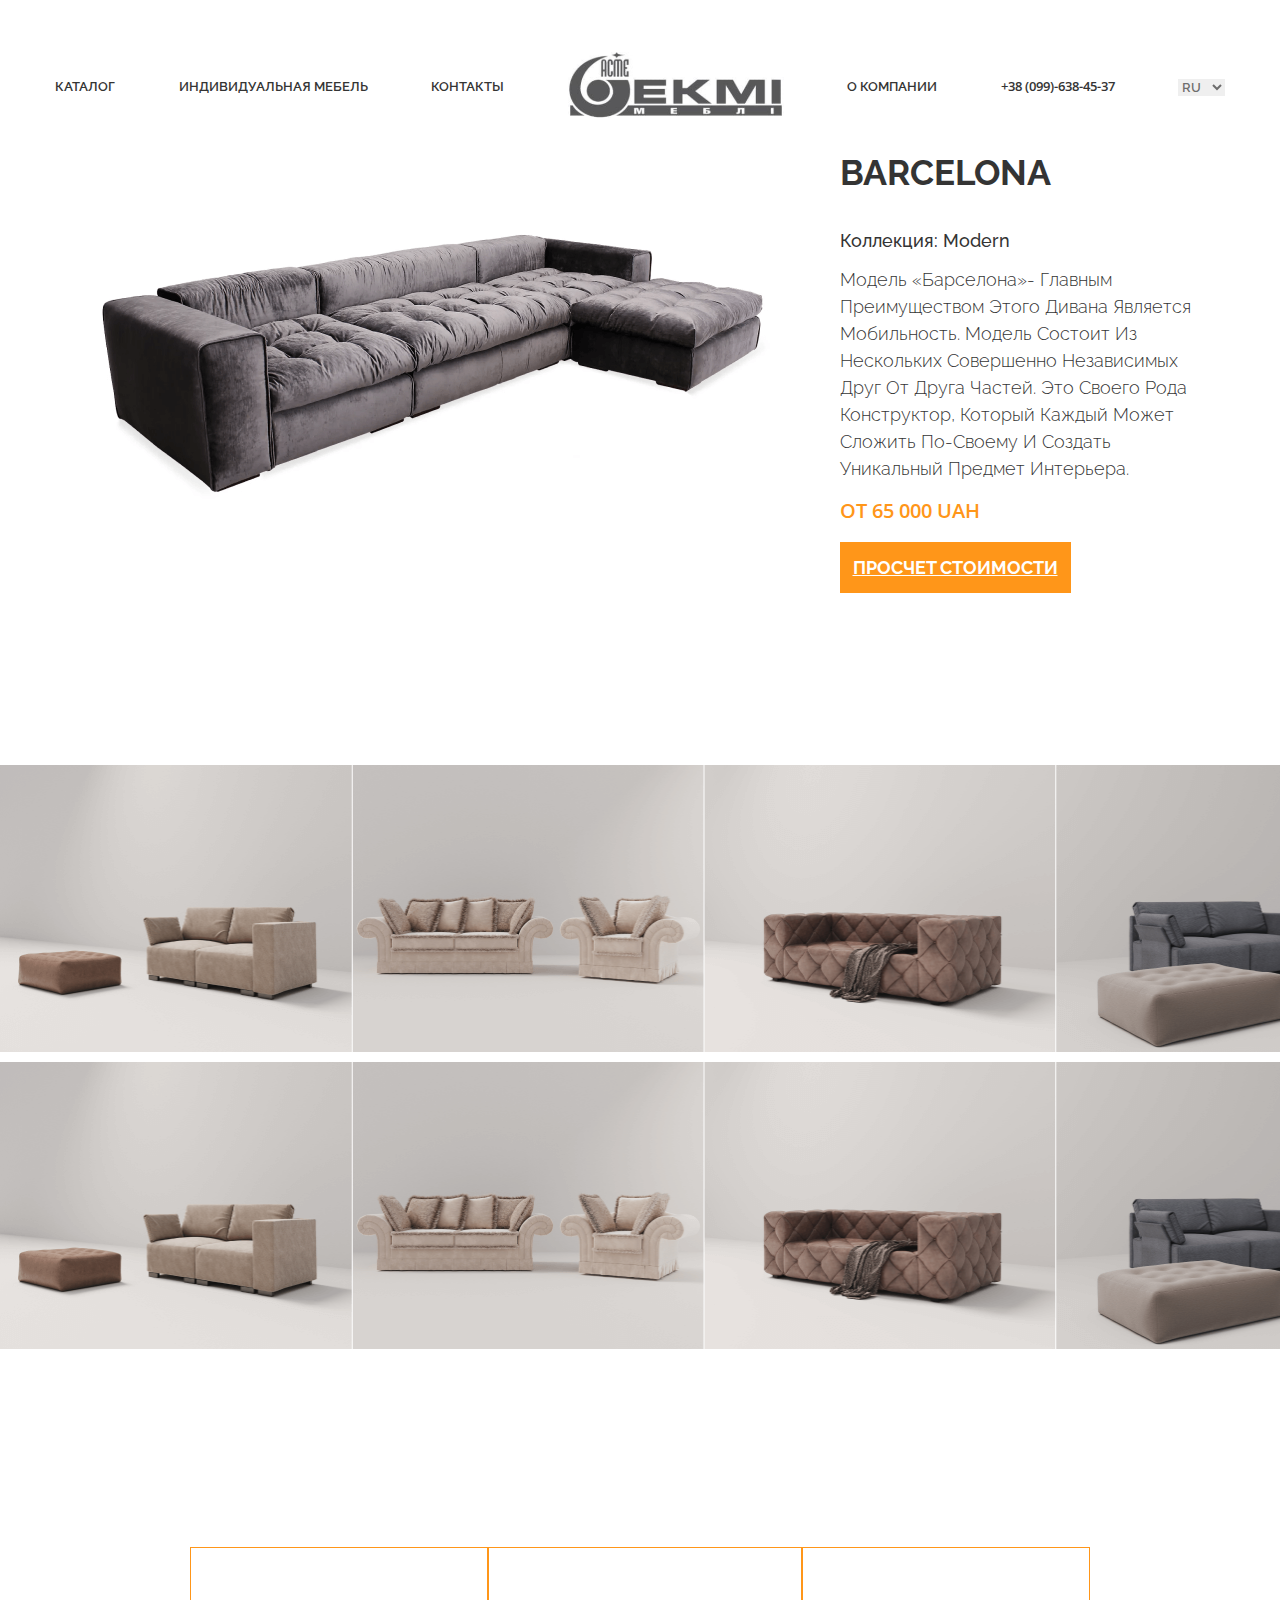
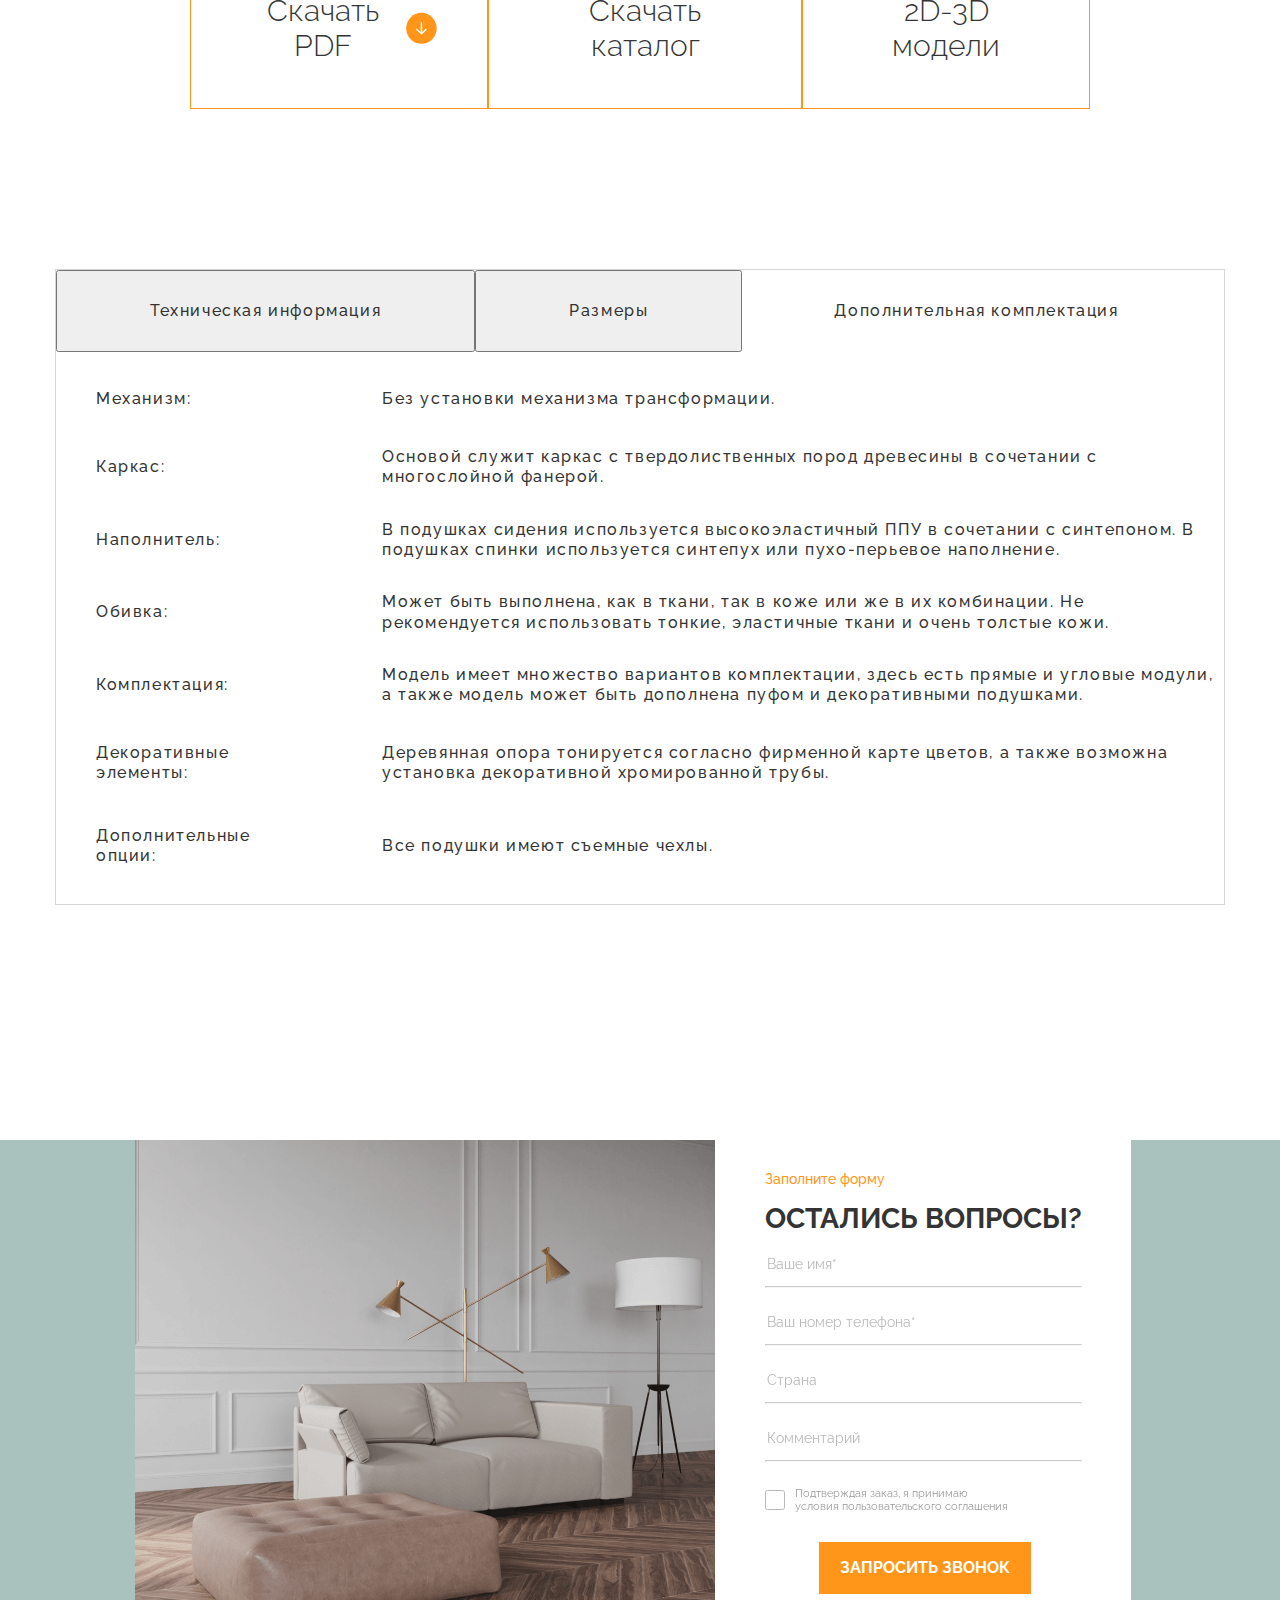
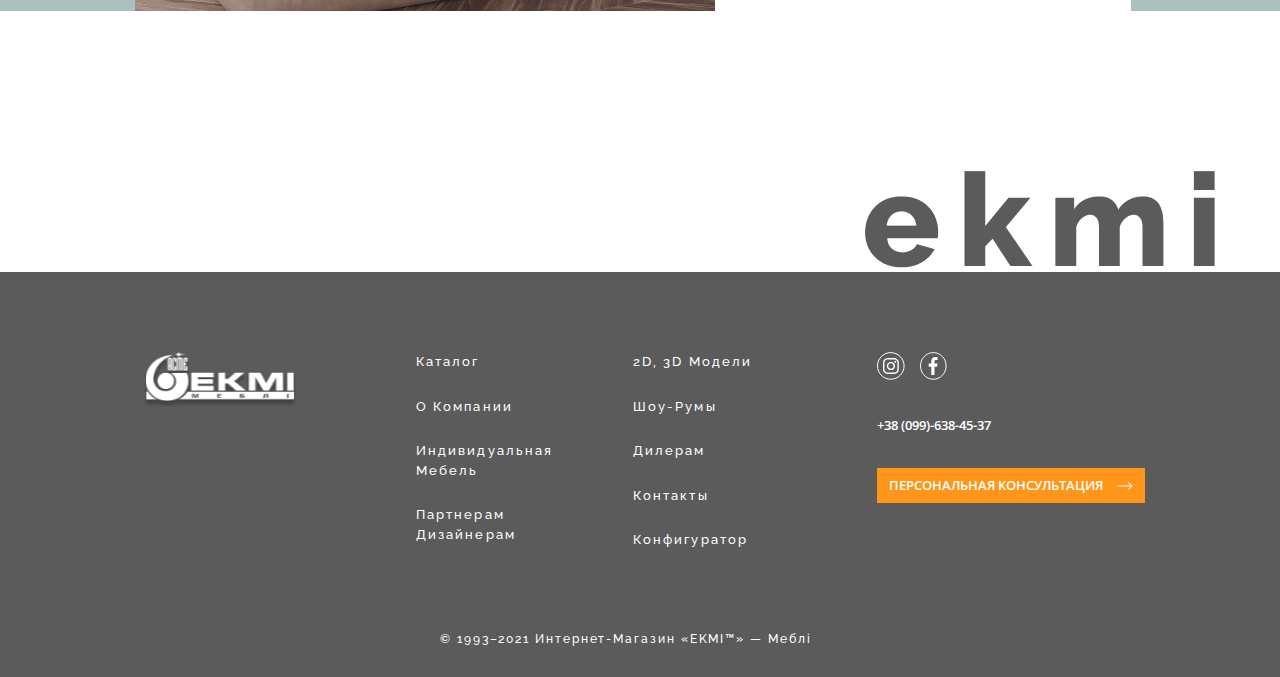
==== commit e8612aad: "Add ekmi" ====
--- a/single.html
+++ b/single.html
@@ -33,18 +33,18 @@
         </header> <!-- end of header -->
     </div> <!-- end of header-container -->
 
-    <div class="container hero-container">
-        <div class="hero">
-            <img class="hero__img" src="./image/single-hero.png" alt="divan">
-
-            <div class="hero__right">
-                <h1 class="hero__header">Barcelona</h1>
-                <p class="hero__text">Коллекция: Modern</p>
-                <p class="hero__texts">
+    <div class="container s-hero-container">
+        <div class="s-hero">
+            <img class="s-hero__img" src="./image/single-hero.png" alt="divan">
+
+            <div class="s-hero__right">
+                <h1 class="s-hero__header">Barcelona</h1>
+                <p class="s-hero__text">Коллекция: Modern</p>
+                <p class="s-hero__texts">
                     Модель «Барселона»- главным преимуществом этого дивана является мобильность. Модель состоит из нескольких совершенно независимых друг от друга частей. Это своего рода конструктор, который каждый может сложить по-своему и создать уникальный предмет интерьера.
                 </p>
-                <p class="hero__price">от 65 000 uah</p>
-                <a href="#" class="hero__link">просчет стоимости</a>
+                <p class="s-hero__price">от 65 000 uah</p>
+                <a href="#" class="s-hero__link">просчет стоимости</a>
             </div>
         </div>
     </div> <!-- hero-container -->
--- a/css/main.css
+++ b/css/main.css
@@ -391,6 +391,712 @@
     margin-top: 30px;
     margin-bottom: 90px;
   }
+}
+
+.main-section {
+  background: #A9C2BE;
+}
+
+.main {
+  display: -webkit-box;
+  display: -ms-flexbox;
+  display: flex;
+  -webkit-box-align: center;
+      -ms-flex-align: center;
+          align-items: center;
+  background-image: url(../image/room.png);
+  background-repeat: no-repeat;
+  background-position: top 0 left 120px;
+}
+
+.main__box {
+  max-width: 470px;
+  margin: 0;
+  margin-left: 700px;
+  padding: 31px 49px 17px 50px;
+  display: -webkit-box;
+  display: -ms-flexbox;
+  display: flex;
+  -webkit-box-orient: vertical;
+  -webkit-box-direction: normal;
+      -ms-flex-direction: column;
+          flex-direction: column;
+  background-color: #ffffff;
+  position: relative;
+}
+
+.main__box::before {
+  content: '';
+  background: url("circle.png");
+  position: absolute;
+  top: 10px;
+  left: 10px;
+}
+
+.main__form {
+  color: #343434;
+}
+
+.main__text {
+  margin: 0;
+  padding: 0;
+  font-family: 'Raleway';
+  font-style: normal;
+  font-weight: 500;
+  font-size: 14px;
+  line-height: 16px;
+  color: #FF9619;
+  -webkit-box-ordinal-group: 0;
+      -ms-flex-order: -1;
+          order: -1;
+}
+
+.main__header {
+  margin: 0;
+  padding: 0;
+  margin-top: 15px;
+  margin-bottom: 20px;
+  font-family: 'Raleway';
+  font-style: normal;
+  font-weight: 700;
+  font-size: 28px;
+  line-height: 33px;
+  text-transform: uppercase;
+  color: #343434;
+}
+
+.main__input {
+  margin-bottom: 5px;
+  border: none;
+  font-family: 'Raleway';
+  font-style: normal;
+  font-weight: 400;
+  font-size: 14px;
+  line-height: 16px;
+  opacity: 0.5;
+}
+
+.main__input-bottom {
+  display: -webkit-box;
+  display: -ms-flexbox;
+  display: flex;
+  -webkit-box-align: center;
+      -ms-flex-align: center;
+          align-items: center;
+  margin-bottom: 29px;
+}
+
+.main__check {
+  margin-right: 10px;
+  width: 20px;
+  height: 20px;
+  opacity: 0.5;
+}
+
+.main__label {
+  max-width: 219px;
+  font-family: 'Raleway';
+  font-style: normal;
+  font-weight: 400;
+  font-size: 11px;
+  line-height: 13px;
+  opacity: 0.5;
+}
+
+.main__send-tag {
+  width: 209px;
+  margin: 0 auto;
+}
+
+.main__send {
+  min-width: 209px;
+  font-family: 'Raleway';
+  font-style: normal;
+  font-weight: 700;
+  font-size: 16px;
+  line-height: 150%;
+  text-transform: uppercase;
+  color: #FFFFFF;
+  background-color: #FF9619;
+  padding: 13px 20px;
+  margin: 0;
+  border: 1px solid #FF9619;
+}
+
+hr {
+  margin-bottom: 25px;
+  opacity: 0.5;
+}
+
+@media only screen and (max-width: 375px) {
+  .main {
+    background-image: none;
+  }
+  .main__box {
+    max-width: 340px;
+    margin: 0 auto;
+    padding: 22px 35px 17px 36px;
+    display: -webkit-box;
+    display: -ms-flexbox;
+    display: flex;
+    -webkit-box-orient: vertical;
+    -webkit-box-direction: normal;
+        -ms-flex-direction: column;
+            flex-direction: column;
+    background-color: #ffffff;
+  }
+  .main__text {
+    font-family: 'Raleway';
+    font-style: normal;
+    font-weight: 500;
+    font-size: 10px;
+    line-height: 12px;
+    color: #FF9619;
+  }
+  .main__header {
+    margin-top: 10px;
+    bottom: 18px;
+    font-family: 'Raleway';
+    font-style: normal;
+    font-weight: 700;
+    font-size: 20px;
+    line-height: 23px;
+    text-transform: uppercase;
+    color: #343434;
+  }
+  .main__input {
+    font-family: 'Raleway';
+    font-style: normal;
+    font-weight: 400;
+    font-size: 10px;
+    line-height: 12px;
+    color: #343434;
+    opacity: 0.5;
+  }
+  .main__input-bottom {
+    display: -webkit-box;
+    display: -ms-flexbox;
+    display: flex;
+    -webkit-box-align: center;
+        -ms-flex-align: center;
+            align-items: center;
+    margin-bottom: 25px;
+  }
+  .main__check {
+    margin-right: 7px;
+    width: 14px;
+    height: 14px;
+    opacity: 0.5;
+  }
+  .main__label {
+    font-family: 'Raleway';
+    font-style: normal;
+    font-weight: 400;
+    font-size: 11px;
+    line-height: 13px;
+    color: #343434;
+    opacity: 0.5;
+  }
+  .main__send {
+    font-family: 'Raleway';
+    font-style: normal;
+    font-weight: 700;
+    font-size: 14px;
+    line-height: 150%;
+    text-transform: uppercase;
+    color: #FFFFFF;
+    background-color: #FF9619;
+    padding: 11px 16px;
+    margin: 0;
+    border: 1px solid #FF9619;
+  }
+  hr {
+    margin-bottom: 21px;
+    opacity: 0.5;
+  }
+}
+
+.banner {
+  margin: 0;
+  padding: 0;
+  margin-top: 160px;
+  margin-left: 850px;
+}
+
+.banner__img {
+  margin: 0;
+  padding: 0;
+}
+
+@media only screen and (max-width: 375px) {
+  .banner {
+    margin-top: 90px;
+    margin-left: 130px;
+  }
+  .banner__img {
+    width: 223;
+    height: 60px;
+  }
+}
+
+.footer-section {
+  background-color: #5B5B5B;
+  margin: 0;
+  padding: 0;
+}
+
+.footer {
+  margin: 0;
+  padding: 80px 120px;
+  display: -webkit-box;
+  display: -ms-flexbox;
+  display: flex;
+  -webkit-box-pack: justify;
+      -ms-flex-pack: justify;
+          justify-content: space-between;
+}
+
+.footer__link {
+  width: 133px;
+  display: block;
+  margin-bottom: 25px;
+  font-family: 'Raleway';
+  font-style: normal;
+  font-weight: 500;
+  font-size: 13px;
+  line-height: 150%;
+  letter-spacing: 0.16em;
+  text-transform: capitalize;
+  text-decoration: none;
+  color: #FFFFFF;
+}
+
+.footer__wrapper {
+  width: 350px;
+  display: -webkit-box;
+  display: -ms-flexbox;
+  display: flex;
+  -webkit-box-pack: justify;
+      -ms-flex-pack: justify;
+          justify-content: space-between;
+}
+
+.footer__last {
+  margin: 0;
+}
+
+.footer__socials {
+  display: -webkit-box;
+  display: -ms-flexbox;
+  display: flex;
+  -webkit-box-align: center;
+      -ms-flex-align: center;
+          align-items: center;
+  margin-bottom: 32px;
+}
+
+.footer__ins {
+  margin-right: 15px;
+}
+
+.footer__number {
+  font-family: 'Open Sans';
+  font-style: normal;
+  font-weight: 600;
+  font-size: 13px;
+  line-height: 150%;
+  text-transform: uppercase;
+  text-decoration: none;
+  color: #FFFFFF;
+}
+
+.footer__next {
+  margin-top: 32px;
+  display: -webkit-box;
+  display: -ms-flexbox;
+  display: flex;
+  -webkit-box-align: center;
+      -ms-flex-align: center;
+          align-items: center;
+  padding: 7px 11px;
+  background: #FF9619;
+  border: 1px solid #FF9619;
+}
+
+.footer__next-link {
+  font-family: 'Open Sans';
+  font-style: normal;
+  font-weight: 600;
+  font-size: 13px;
+  line-height: 150%;
+  text-transform: uppercase;
+  text-decoration: none;
+  color: #FFFFFF;
+  margin-right: 14px;
+}
+
+.footer-bottom {
+  width: 400px;
+  margin: 0 auto;
+  padding: 0;
+  padding-bottom: 29px;
+  font-family: 'Raleway';
+  font-style: normal;
+  font-weight: 500;
+  font-size: 12px;
+  line-height: 150%;
+  letter-spacing: 0.16em;
+  text-transform: capitalize;
+  color: #FFFFFF;
+}
+
+@media only screen and (max-width: 375px) {
+  .footer {
+    margin: 0;
+    padding: 63px 36px 27px;
+    display: block;
+    -webkit-box-orient: vertical;
+    -webkit-box-direction: normal;
+        -ms-flex-direction: column;
+            flex-direction: column;
+  }
+  .footer-section {
+    display: inline-block;
+  }
+  .footer__about {
+    max-width: 270px;
+    display: -webkit-box;
+    display: -ms-flexbox;
+    display: flex;
+  }
+}
+
+.header {
+  max-width: 1170px;
+  margin: 0 auto;
+  margin-top: 52px;
+  margin-bottom: 25px;
+  display: -webkit-box;
+  display: -ms-flexbox;
+  display: flex;
+  -webkit-box-align: center;
+      -ms-flex-align: center;
+          align-items: center;
+  -webkit-box-pack: justify;
+      -ms-flex-pack: justify;
+          justify-content: space-between;
+}
+
+.header__link {
+  font-family: 'Raleway';
+  font-style: normal;
+  font-weight: 600;
+  font-size: 13px;
+  line-height: 150%;
+  text-transform: uppercase;
+  text-decoration: none;
+  color: #343434;
+}
+
+.header__img {
+  display: none;
+}
+
+.header__number {
+  font-family: 'Open Sans';
+  font-style: normal;
+  font-weight: 600;
+  font-size: 13px;
+  line-height: 150%;
+  text-transform: uppercase;
+  text-decoration: none;
+  color: #343434;
+}
+
+.header__language {
+  border: none;
+  font-family: 'Raleway';
+  font-style: normal;
+  font-weight: 600;
+  font-size: 13px;
+  line-height: 150%;
+  color: rgba(52, 52, 52, 0.7);
+}
+
+.header .header-burger {
+  display: none;
+}
+
+@media only screen and (max-width: 375px) {
+  .header {
+    margin-top: 14px;
+    margin-bottom: 30px;
+    display: -webkit-box;
+    display: -ms-flexbox;
+    display: flex;
+    -webkit-box-align: center;
+        -ms-flex-align: center;
+            align-items: center;
+    -webkit-box-pack: justify;
+        -ms-flex-pack: justify;
+            justify-content: space-between;
+  }
+  .header .header-burger {
+    display: block;
+  }
+  .header__link {
+    display: none;
+  }
+  .header__tell {
+    display: none;
+  }
+  .header__img {
+    display: block;
+  }
+  .header__logo {
+    width: 111px;
+    height: 34px;
+  }
+}
+
+.s-hero {
+  max-width: 1141px;
+  margin: 0 auto;
+  margin-bottom: 184px;
+  display: -webkit-box;
+  display: -ms-flexbox;
+  display: flex;
+  -webkit-box-align: center;
+      -ms-flex-align: center;
+          align-items: center;
+  -webkit-box-pack: justify;
+      -ms-flex-pack: justify;
+          justify-content: space-between;
+}
+
+.s-hero__img {
+  width: 732px;
+  height: 380px;
+}
+
+.s-hero__right {
+  max-width: 371px;
+}
+
+.s-hero__header {
+  margin: 0;
+  padding: 0;
+  font-family: 'Raleway';
+  font-style: normal;
+  font-weight: 700;
+  font-size: 35px;
+  line-height: 150%;
+  text-transform: uppercase;
+  color: #343434;
+}
+
+.s-hero__text {
+  margin: 30px 0 15px;
+  padding: 0;
+  font-family: 'Raleway';
+  font-style: normal;
+  font-weight: 500;
+  font-size: 18px;
+  line-height: 21px;
+  text-transform: capitalize;
+  color: #343434;
+}
+
+.s-hero__texts {
+  margin: 0;
+  padding: 0;
+  font-family: 'Raleway';
+  font-style: normal;
+  font-weight: 300;
+  font-size: 18px;
+  line-height: 150%;
+  text-transform: capitalize;
+  color: #343434;
+}
+
+.s-hero__price {
+  margin: 15px 0 30px;
+  padding: 0;
+  font-family: 'Open Sans';
+  font-style: normal;
+  font-weight: 600;
+  font-size: 20px;
+  line-height: 27px;
+  text-transform: uppercase;
+  color: #FF9619;
+}
+
+.s-hero__link {
+  margin: 0;
+  padding: 15px 13px;
+  background-color: #FF9619;
+  font-family: 'Raleway';
+  font-style: normal;
+  font-weight: 800;
+  font-size: 18px;
+  line-height: 150%;
+  text-transform: uppercase;
+  color: #FFFFFF;
+}
+
+.s-hero__link:hover {
+  color: #FFFFFF;
+}
+
+.group {
+  max-width: 1170px;
+  margin-top: 198px;
+  margin-left: 175px;
+  margin-right: 175px;
+  margin-bottom: 160px;
+  padding: 0;
+  display: -webkit-box;
+  display: -ms-flexbox;
+  display: flex;
+  -webkit-box-align: center;
+      -ms-flex-align: center;
+          align-items: center;
+}
+
+.group__active {
+  display: -webkit-box;
+  display: -ms-flexbox;
+  display: flex;
+  -webkit-box-align: center;
+      -ms-flex-align: center;
+          align-items: center;
+  margin: 0;
+  padding: 0;
+}
+
+.group__box {
+  border: 1px solid #FF9619;
+  background-color: #ffffff;
+  margin: 0;
+  padding: 45px 50px;
+  font-family: 'Raleway';
+  font-style: normal;
+  font-weight: 300;
+  font-size: 30px;
+  line-height: 35px;
+  color: #343434;
+}
+
+.group__text {
+  margin: 0;
+  margin-right: 2px;
+  padding: 0;
+}
+
+.about {
+  max-width: 1170px;
+  margin: 0 auto;
+  margin-bottom: 235px;
+  border: 1px solid rgba(52, 52, 52, 0.2);
+}
+
+.about__top {
+  display: -webkit-box;
+  display: -ms-flexbox;
+  display: flex;
+  -webkit-box-align: center;
+      -ms-flex-align: center;
+          align-items: center;
+}
+
+.about__button {
+  margin: 0;
+  padding: 29px 92px;
+  font-family: 'Raleway';
+  font-style: normal;
+  font-weight: 500;
+  font-size: 16px;
+  line-height: 127.5%;
+  letter-spacing: 0.1em;
+  color: #343434;
+}
+
+.about__active {
+  border: none;
+  background-color: #ffffff;
+}
+
+.about__button:hover {
+  border: none;
+  background-color: #ffffff;
+}
+
+.about__item {
+  display: -webkit-box;
+  display: -ms-flexbox;
+  display: flex;
+  -webkit-box-align: center;
+      -ms-flex-align: center;
+          align-items: center;
+  -webkit-box-pack: justify;
+      -ms-flex-pack: justify;
+          justify-content: space-between;
+}
+
+.about__header {
+  width: 155px;
+  font-family: 'Raleway';
+  font-style: normal;
+  font-weight: 500;
+  font-size: 16px;
+  line-height: 127.5%;
+  letter-spacing: 0.1em;
+  color: #343434;
+}
+
+.about__text {
+  width: 842px;
+  font-family: 'Raleway';
+  font-style: normal;
+  font-weight: 500;
+  font-size: 16px;
+  line-height: 127.5%;
+  letter-spacing: 0.1em;
+  color: #343434;
+}
+
+.s-main {
+  margin: 0;
+  padding: 0;
+}
+
+.s-main__top {
+  margin: 0;
+  margin-bottom: 10px;
+  padding: 0;
+  display: -webkit-box;
+  display: -ms-flexbox;
+  display: flex;
+  -webkit-box-align: center;
+      -ms-flex-align: center;
+          align-items: center;
+  -webkit-box-pack: justify;
+      -ms-flex-pack: justify;
+          justify-content: space-between;
+}
+
+.s-main__bottom {
+  margin: 0;
+  padding: 0;
+  display: -webkit-box;
+  display: -ms-flexbox;
+  display: flex;
+  -webkit-box-align: center;
+      -ms-flex-align: center;
+          align-items: center;
+  -webkit-box-pack: justify;
+      -ms-flex-pack: justify;
+          justify-content: space-between;
 }
 
 .main-section {
@@ -787,728 +1493,6 @@
   }
 }
 
-.header {
-  max-width: 1170px;
-  margin: 0 auto;
-  margin-top: 52px;
-  margin-bottom: 25px;
-  display: -webkit-box;
-  display: -ms-flexbox;
-  display: flex;
-  -webkit-box-align: center;
-      -ms-flex-align: center;
-          align-items: center;
-  -webkit-box-pack: justify;
-      -ms-flex-pack: justify;
-          justify-content: space-between;
-}
-
-.header__link {
-  font-family: 'Raleway';
-  font-style: normal;
-  font-weight: 600;
-  font-size: 13px;
-  line-height: 150%;
-  text-transform: uppercase;
-  text-decoration: none;
-  color: #343434;
-}
-
-.header__img {
-  display: none;
-}
-
-.header__number {
-  font-family: 'Open Sans';
-  font-style: normal;
-  font-weight: 600;
-  font-size: 13px;
-  line-height: 150%;
-  text-transform: uppercase;
-  text-decoration: none;
-  color: #343434;
-}
-
-.header__language {
-  border: none;
-  font-family: 'Raleway';
-  font-style: normal;
-  font-weight: 600;
-  font-size: 13px;
-  line-height: 150%;
-  color: rgba(52, 52, 52, 0.7);
-}
-
-.header .header-burger {
-  display: none;
-}
-
-@media only screen and (max-width: 375px) {
-  .header {
-    margin-top: 14px;
-    margin-bottom: 30px;
-    display: -webkit-box;
-    display: -ms-flexbox;
-    display: flex;
-    -webkit-box-align: center;
-        -ms-flex-align: center;
-            align-items: center;
-    -webkit-box-pack: justify;
-        -ms-flex-pack: justify;
-            justify-content: space-between;
-  }
-  .header .header-burger {
-    display: block;
-  }
-  .header__link {
-    display: none;
-  }
-  .header__tell {
-    display: none;
-  }
-  .header__img {
-    display: block;
-  }
-  .header__logo {
-    width: 111px;
-    height: 34px;
-  }
-}
-
-.hero {
-  max-width: 1141px;
-  margin: 0 auto;
-  margin-bottom: 184px;
-  display: -webkit-box;
-  display: -ms-flexbox;
-  display: flex;
-  -webkit-box-align: center;
-      -ms-flex-align: center;
-          align-items: center;
-  -webkit-box-pack: justify;
-      -ms-flex-pack: justify;
-          justify-content: space-between;
-}
-
-.hero__img {
-  width: 732px;
-  height: 380px;
-}
-
-.hero__right {
-  max-width: 371px;
-}
-
-.hero__header {
-  margin: 0;
-  padding: 0;
-  font-family: 'Raleway';
-  font-style: normal;
-  font-weight: 700;
-  font-size: 35px;
-  line-height: 150%;
-  text-transform: uppercase;
-  color: #343434;
-}
-
-.hero__text {
-  margin: 30px 0 15px;
-  padding: 0;
-  font-family: 'Raleway';
-  font-style: normal;
-  font-weight: 500;
-  font-size: 18px;
-  line-height: 21px;
-  text-transform: capitalize;
-  color: #343434;
-}
-
-.hero__texts {
-  margin: 0;
-  padding: 0;
-  font-family: 'Raleway';
-  font-style: normal;
-  font-weight: 300;
-  font-size: 18px;
-  line-height: 150%;
-  text-transform: capitalize;
-  color: #343434;
-}
-
-.hero__price {
-  margin: 15px 0 30px;
-  padding: 0;
-  font-family: 'Open Sans';
-  font-style: normal;
-  font-weight: 600;
-  font-size: 20px;
-  line-height: 27px;
-  text-transform: uppercase;
-  color: #FF9619;
-}
-
-.hero__link {
-  margin: 0;
-  padding: 15px 13px;
-  background-color: #FF9619;
-  font-family: 'Raleway';
-  font-style: normal;
-  font-weight: 800;
-  font-size: 18px;
-  line-height: 150%;
-  text-transform: uppercase;
-  color: #FFFFFF;
-}
-
-.hero__link:hover {
-  color: #FFFFFF;
-}
-
-.group {
-  max-width: 1170px;
-  margin-top: 198px;
-  margin-left: 175px;
-  margin-right: 175px;
-  margin-bottom: 160px;
-  padding: 0;
-  display: -webkit-box;
-  display: -ms-flexbox;
-  display: flex;
-  -webkit-box-align: center;
-      -ms-flex-align: center;
-          align-items: center;
-}
-
-.group__active {
-  display: -webkit-box;
-  display: -ms-flexbox;
-  display: flex;
-  -webkit-box-align: center;
-      -ms-flex-align: center;
-          align-items: center;
-  margin: 0;
-  padding: 0;
-}
-
-.group__box {
-  border: 1px solid #FF9619;
-  background-color: #ffffff;
-  margin: 0;
-  padding: 45px 50px;
-  font-family: 'Raleway';
-  font-style: normal;
-  font-weight: 300;
-  font-size: 30px;
-  line-height: 35px;
-  color: #343434;
-}
-
-.group__text {
-  margin: 0;
-  margin-right: 2px;
-  padding: 0;
-}
-
-.about {
-  max-width: 1170px;
-  margin: 0 auto;
-  margin-bottom: 235px;
-  border: 1px solid rgba(52, 52, 52, 0.2);
-}
-
-.about__top {
-  display: -webkit-box;
-  display: -ms-flexbox;
-  display: flex;
-  -webkit-box-align: center;
-      -ms-flex-align: center;
-          align-items: center;
-}
-
-.about__button {
-  margin: 0;
-  padding: 29px 92px;
-  font-family: 'Raleway';
-  font-style: normal;
-  font-weight: 500;
-  font-size: 16px;
-  line-height: 127.5%;
-  letter-spacing: 0.1em;
-  color: #343434;
-}
-
-.about__active {
-  border: none;
-  background-color: #ffffff;
-}
-
-.about__button:hover {
-  border: none;
-  background-color: #ffffff;
-}
-
-.about__item {
-  display: -webkit-box;
-  display: -ms-flexbox;
-  display: flex;
-  -webkit-box-align: center;
-      -ms-flex-align: center;
-          align-items: center;
-  -webkit-box-pack: justify;
-      -ms-flex-pack: justify;
-          justify-content: space-between;
-}
-
-.about__header {
-  width: 155px;
-  font-family: 'Raleway';
-  font-style: normal;
-  font-weight: 500;
-  font-size: 16px;
-  line-height: 127.5%;
-  letter-spacing: 0.1em;
-  color: #343434;
-}
-
-.about__text {
-  width: 842px;
-  font-family: 'Raleway';
-  font-style: normal;
-  font-weight: 500;
-  font-size: 16px;
-  line-height: 127.5%;
-  letter-spacing: 0.1em;
-  color: #343434;
-}
-
-.s-main {
-  margin: 0;
-  padding: 0;
-}
-
-.s-main__top {
-  margin: 0;
-  margin-bottom: 10px;
-  padding: 0;
-  display: -webkit-box;
-  display: -ms-flexbox;
-  display: flex;
-  -webkit-box-align: center;
-      -ms-flex-align: center;
-          align-items: center;
-  -webkit-box-pack: justify;
-      -ms-flex-pack: justify;
-          justify-content: space-between;
-}
-
-.s-main__bottom {
-  margin: 0;
-  padding: 0;
-  display: -webkit-box;
-  display: -ms-flexbox;
-  display: flex;
-  -webkit-box-align: center;
-      -ms-flex-align: center;
-          align-items: center;
-  -webkit-box-pack: justify;
-      -ms-flex-pack: justify;
-          justify-content: space-between;
-}
-
-.main-section {
-  background: #A9C2BE;
-}
-
-.main {
-  display: -webkit-box;
-  display: -ms-flexbox;
-  display: flex;
-  -webkit-box-align: center;
-      -ms-flex-align: center;
-          align-items: center;
-  background-image: url(../image/room.png);
-  background-repeat: no-repeat;
-  background-position: top 0 left 120px;
-}
-
-.main__box {
-  max-width: 470px;
-  margin: 0;
-  margin-left: 700px;
-  padding: 31px 49px 17px 50px;
-  display: -webkit-box;
-  display: -ms-flexbox;
-  display: flex;
-  -webkit-box-orient: vertical;
-  -webkit-box-direction: normal;
-      -ms-flex-direction: column;
-          flex-direction: column;
-  background-color: #ffffff;
-  position: relative;
-}
-
-.main__box::before {
-  content: '';
-  background: url("circle.png");
-  position: absolute;
-  top: 10px;
-  left: 10px;
-}
-
-.main__form {
-  color: #343434;
-}
-
-.main__text {
-  margin: 0;
-  padding: 0;
-  font-family: 'Raleway';
-  font-style: normal;
-  font-weight: 500;
-  font-size: 14px;
-  line-height: 16px;
-  color: #FF9619;
-  -webkit-box-ordinal-group: 0;
-      -ms-flex-order: -1;
-          order: -1;
-}
-
-.main__header {
-  margin: 0;
-  padding: 0;
-  margin-top: 15px;
-  margin-bottom: 20px;
-  font-family: 'Raleway';
-  font-style: normal;
-  font-weight: 700;
-  font-size: 28px;
-  line-height: 33px;
-  text-transform: uppercase;
-  color: #343434;
-}
-
-.main__input {
-  margin-bottom: 5px;
-  border: none;
-  font-family: 'Raleway';
-  font-style: normal;
-  font-weight: 400;
-  font-size: 14px;
-  line-height: 16px;
-  opacity: 0.5;
-}
-
-.main__input-bottom {
-  display: -webkit-box;
-  display: -ms-flexbox;
-  display: flex;
-  -webkit-box-align: center;
-      -ms-flex-align: center;
-          align-items: center;
-  margin-bottom: 29px;
-}
-
-.main__check {
-  margin-right: 10px;
-  width: 20px;
-  height: 20px;
-  opacity: 0.5;
-}
-
-.main__label {
-  max-width: 219px;
-  font-family: 'Raleway';
-  font-style: normal;
-  font-weight: 400;
-  font-size: 11px;
-  line-height: 13px;
-  opacity: 0.5;
-}
-
-.main__send-tag {
-  width: 209px;
-  margin: 0 auto;
-}
-
-.main__send {
-  min-width: 209px;
-  font-family: 'Raleway';
-  font-style: normal;
-  font-weight: 700;
-  font-size: 16px;
-  line-height: 150%;
-  text-transform: uppercase;
-  color: #FFFFFF;
-  background-color: #FF9619;
-  padding: 13px 20px;
-  margin: 0;
-  border: 1px solid #FF9619;
-}
-
-hr {
-  margin-bottom: 25px;
-  opacity: 0.5;
-}
-
-@media only screen and (max-width: 375px) {
-  .main {
-    background-image: none;
-  }
-  .main__box {
-    max-width: 340px;
-    margin: 0 auto;
-    padding: 22px 35px 17px 36px;
-    display: -webkit-box;
-    display: -ms-flexbox;
-    display: flex;
-    -webkit-box-orient: vertical;
-    -webkit-box-direction: normal;
-        -ms-flex-direction: column;
-            flex-direction: column;
-    background-color: #ffffff;
-  }
-  .main__text {
-    font-family: 'Raleway';
-    font-style: normal;
-    font-weight: 500;
-    font-size: 10px;
-    line-height: 12px;
-    color: #FF9619;
-  }
-  .main__header {
-    margin-top: 10px;
-    bottom: 18px;
-    font-family: 'Raleway';
-    font-style: normal;
-    font-weight: 700;
-    font-size: 20px;
-    line-height: 23px;
-    text-transform: uppercase;
-    color: #343434;
-  }
-  .main__input {
-    font-family: 'Raleway';
-    font-style: normal;
-    font-weight: 400;
-    font-size: 10px;
-    line-height: 12px;
-    color: #343434;
-    opacity: 0.5;
-  }
-  .main__input-bottom {
-    display: -webkit-box;
-    display: -ms-flexbox;
-    display: flex;
-    -webkit-box-align: center;
-        -ms-flex-align: center;
-            align-items: center;
-    margin-bottom: 25px;
-  }
-  .main__check {
-    margin-right: 7px;
-    width: 14px;
-    height: 14px;
-    opacity: 0.5;
-  }
-  .main__label {
-    font-family: 'Raleway';
-    font-style: normal;
-    font-weight: 400;
-    font-size: 11px;
-    line-height: 13px;
-    color: #343434;
-    opacity: 0.5;
-  }
-  .main__send {
-    font-family: 'Raleway';
-    font-style: normal;
-    font-weight: 700;
-    font-size: 14px;
-    line-height: 150%;
-    text-transform: uppercase;
-    color: #FFFFFF;
-    background-color: #FF9619;
-    padding: 11px 16px;
-    margin: 0;
-    border: 1px solid #FF9619;
-  }
-  hr {
-    margin-bottom: 21px;
-    opacity: 0.5;
-  }
-}
-
-.banner {
-  margin: 0;
-  padding: 0;
-  margin-top: 160px;
-  margin-left: 850px;
-}
-
-.banner__img {
-  margin: 0;
-  padding: 0;
-}
-
-@media only screen and (max-width: 375px) {
-  .banner {
-    margin-top: 90px;
-    margin-left: 130px;
-  }
-  .banner__img {
-    width: 223;
-    height: 60px;
-  }
-}
-
-.footer-section {
-  background-color: #5B5B5B;
-  margin: 0;
-  padding: 0;
-}
-
-.footer {
-  margin: 0;
-  padding: 80px 120px;
-  display: -webkit-box;
-  display: -ms-flexbox;
-  display: flex;
-  -webkit-box-pack: justify;
-      -ms-flex-pack: justify;
-          justify-content: space-between;
-}
-
-.footer__link {
-  width: 133px;
-  display: block;
-  margin-bottom: 25px;
-  font-family: 'Raleway';
-  font-style: normal;
-  font-weight: 500;
-  font-size: 13px;
-  line-height: 150%;
-  letter-spacing: 0.16em;
-  text-transform: capitalize;
-  text-decoration: none;
-  color: #FFFFFF;
-}
-
-.footer__wrapper {
-  width: 350px;
-  display: -webkit-box;
-  display: -ms-flexbox;
-  display: flex;
-  -webkit-box-pack: justify;
-      -ms-flex-pack: justify;
-          justify-content: space-between;
-}
-
-.footer__last {
-  margin: 0;
-}
-
-.footer__socials {
-  display: -webkit-box;
-  display: -ms-flexbox;
-  display: flex;
-  -webkit-box-align: center;
-      -ms-flex-align: center;
-          align-items: center;
-  margin-bottom: 32px;
-}
-
-.footer__ins {
-  margin-right: 15px;
-}
-
-.footer__number {
-  font-family: 'Open Sans';
-  font-style: normal;
-  font-weight: 600;
-  font-size: 13px;
-  line-height: 150%;
-  text-transform: uppercase;
-  text-decoration: none;
-  color: #FFFFFF;
-}
-
-.footer__next {
-  margin-top: 32px;
-  display: -webkit-box;
-  display: -ms-flexbox;
-  display: flex;
-  -webkit-box-align: center;
-      -ms-flex-align: center;
-          align-items: center;
-  padding: 7px 11px;
-  background: #FF9619;
-  border: 1px solid #FF9619;
-}
-
-.footer__next-link {
-  font-family: 'Open Sans';
-  font-style: normal;
-  font-weight: 600;
-  font-size: 13px;
-  line-height: 150%;
-  text-transform: uppercase;
-  text-decoration: none;
-  color: #FFFFFF;
-  margin-right: 14px;
-}
-
-.footer-bottom {
-  width: 400px;
-  margin: 0 auto;
-  padding: 0;
-  padding-bottom: 29px;
-  font-family: 'Raleway';
-  font-style: normal;
-  font-weight: 500;
-  font-size: 12px;
-  line-height: 150%;
-  letter-spacing: 0.16em;
-  text-transform: capitalize;
-  color: #FFFFFF;
-}
-
-@media only screen and (max-width: 375x) {
-  .footer {
-    margin: 0;
-    padding: 63px 35px 27px 35px;
-    display: -webkit-box;
-    display: -ms-flexbox;
-    display: flex;
-    -webkit-box-orient: vertical;
-    -webkit-box-direction: normal;
-        -ms-flex-direction: column .footer __wrapper;
-            flex-direction: column .footer __wrapper;
-    flex-direction-order: -1;
-    flex-direction-width: 302px;
-    flex-direction-display: flex;
-    flex-direction-justify-content: space-between;
-    flex-direction-margin-bottom: 77px;
-  }
-  .footer__logo-link {
-    -webkit-box-ordinal-group: 2;
-        -ms-flex-order: 1;
-            order: 1;
-  }
-  .footer__wrapper {
-    -webkit-box-ordinal-group: 0;
-        -ms-flex-order: -1;
-            order: -1;
-    width: 302px;
-    display: -webkit-box;
-    display: -ms-flexbox;
-    display: flex;
-    -webkit-box-pack: justify;
-        -ms-flex-pack: justify;
-            justify-content: space-between;
-    margin-bottom: 77px;
-  }
-}
-
 /* raleway-300 - latin_cyrillic */
 @font-face {
   font-family: 'Raleway';
